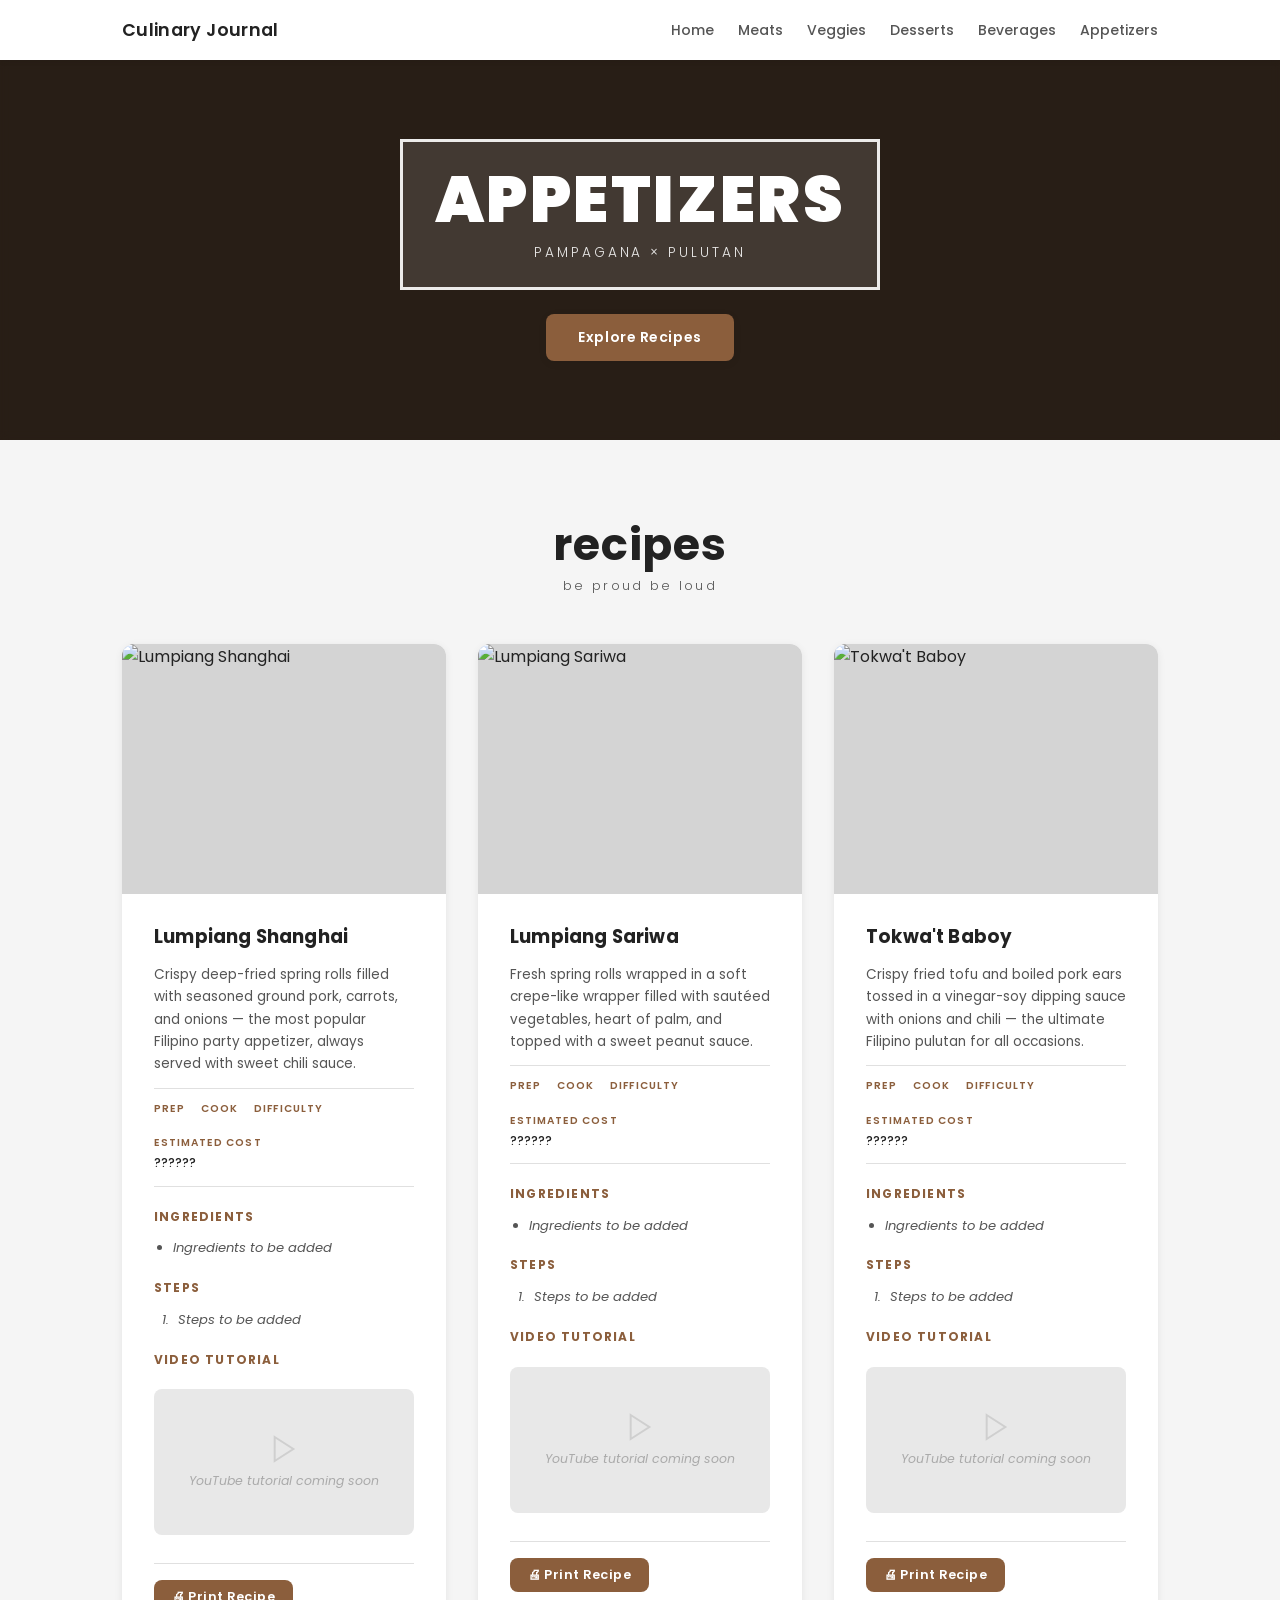
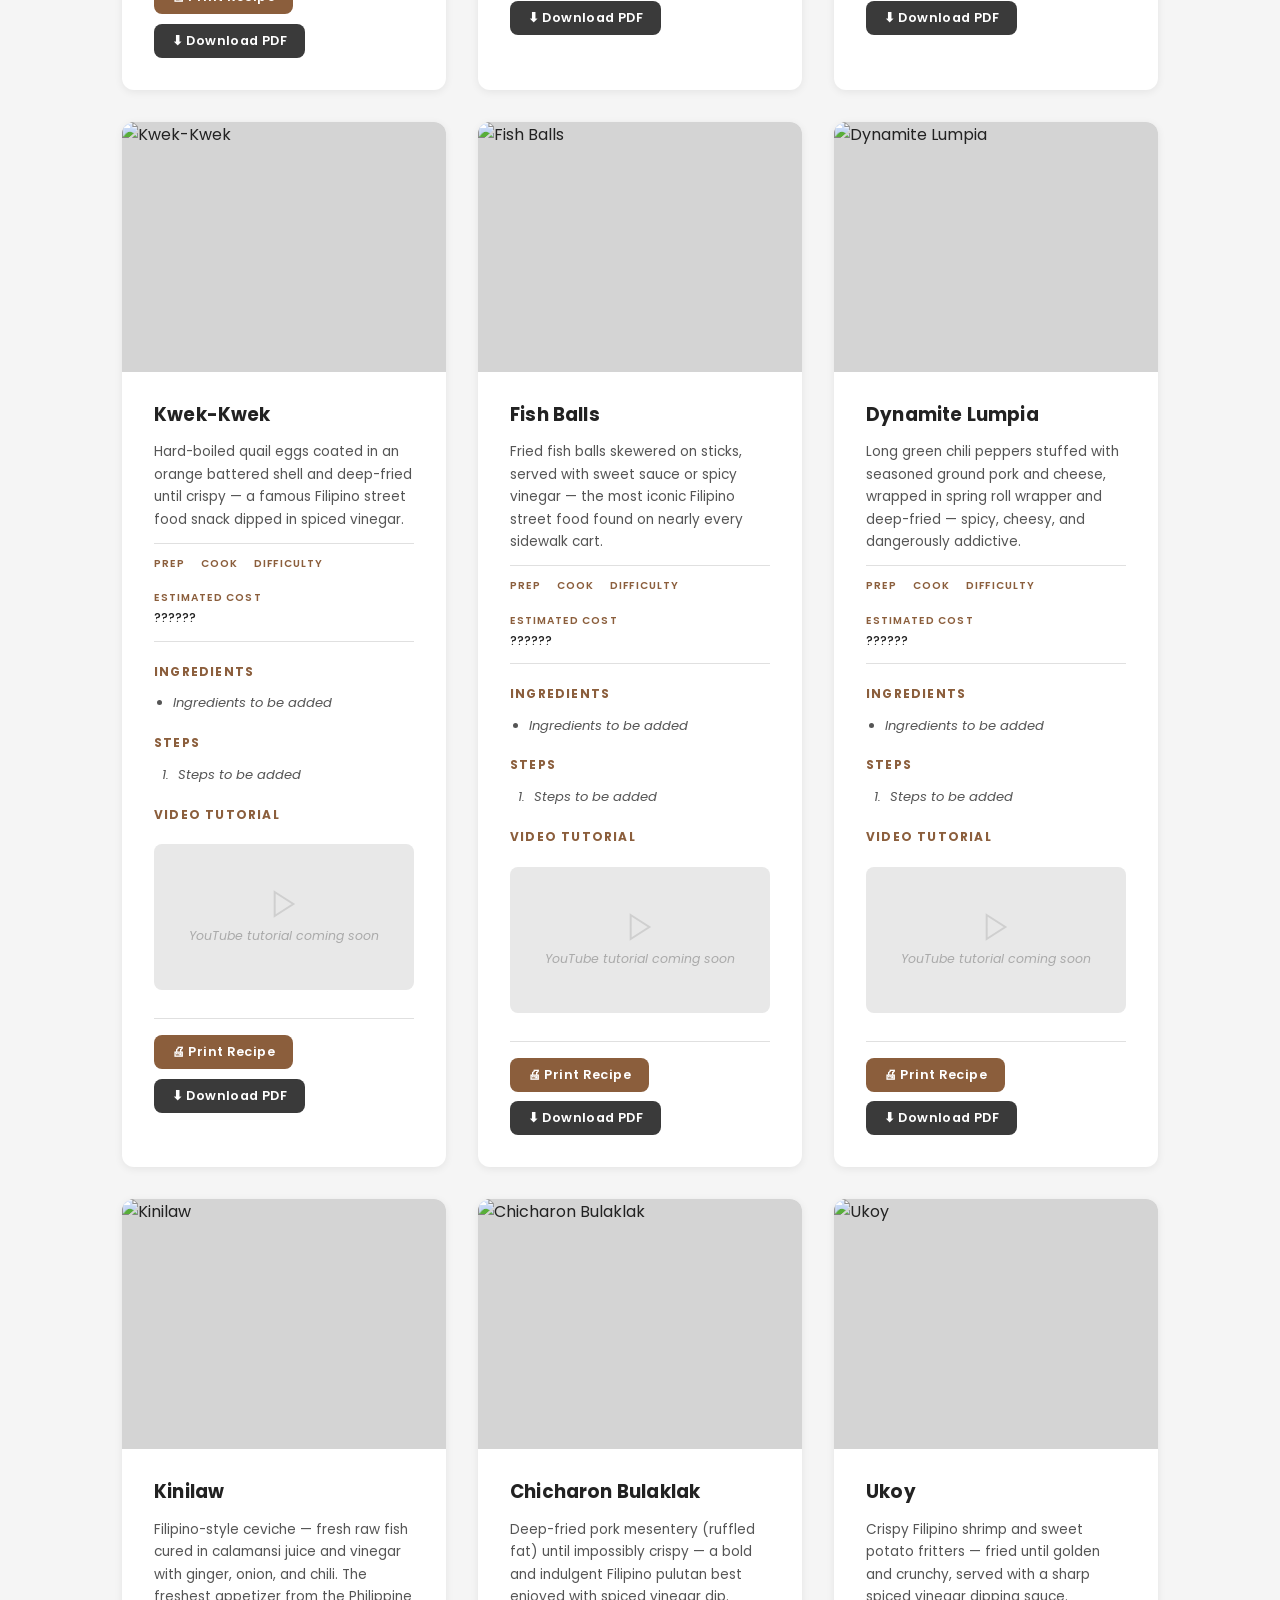
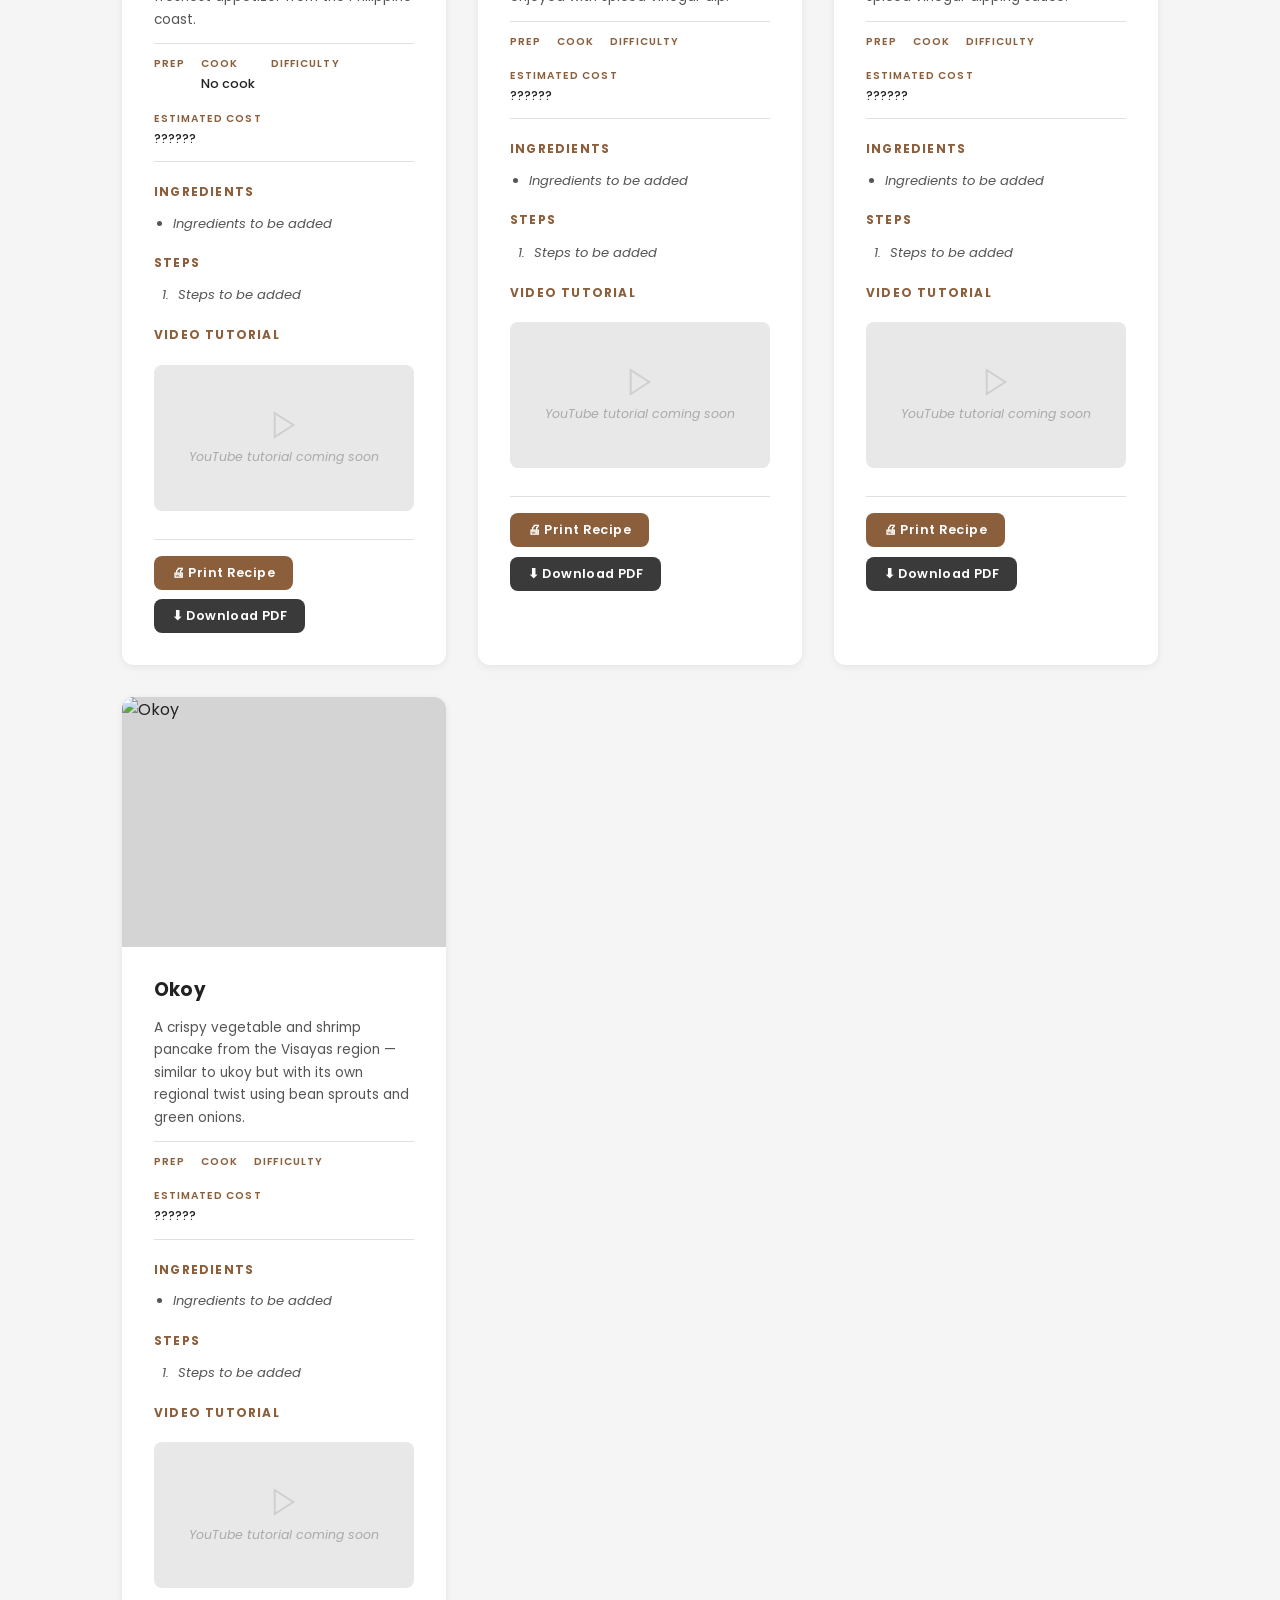
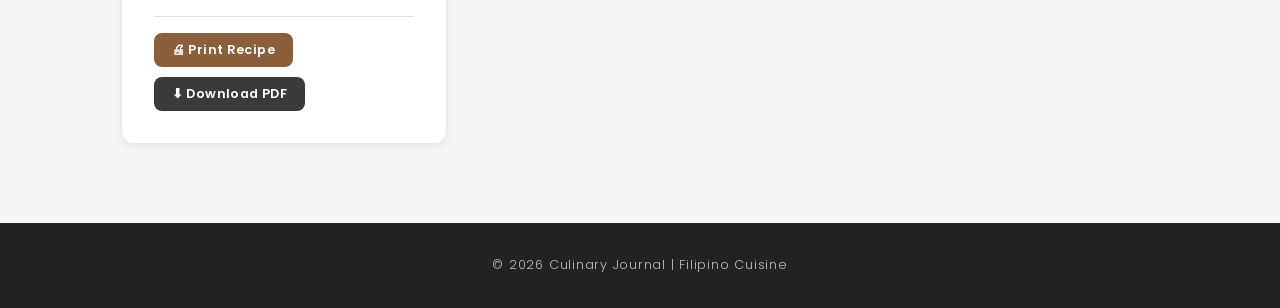
==== appetizers.html @ 7a421aa6 "first commit" ====
<!DOCTYPE html>
<html lang="en">
<head>
    <meta charset="UTF-8">
    <meta name="viewport" content="width=device-width, initial-scale=1.0">
    <title>Appetizers — Culinary Journal</title>
    <link rel="preconnect" href="https://fonts.googleapis.com">
    <link rel="preconnect" href="https://fonts.gstatic.com" crossorigin>
    <link href="https://fonts.googleapis.com/css2?family=Poppins:ital,wght@0,300;0,400;0,500;0,600;0,700;0,900;1,300&display=swap" rel="stylesheet">
    <link rel="stylesheet" href="style.css">
    <style>
        .hero2 { background-image: url('your-appetizers-hero.jpg'); }
    </style>
</head>
<body>

    <header class="site-header">
        <nav class="nav-container">
            <a href="index.html" class="nav-logo">Culinary Journal</a>
            <ul class="nav-links">
                <li><a href="index.html" class="nav-link">Home</a></li>
                <li><a href="meats.html" class="nav-link">Meats</a></li>
                <li><a href="veggies.html" class="nav-link">Veggies</a></li>
                <li><a href="desserts.html" class="nav-link">Desserts</a></li>
                <li><a href="beverages.html" class="nav-link">Beverages</a></li>
                <li><a href="appetizers.html" class="nav-link">Appetizers</a></li>
            </ul>
        </nav>
    </header>

    <section class="hero2" id="hero2">
        <div class="hero-overlay"></div>
        <div class="hero-content2">
            <div class="hero-title-box">
                <h1 class="hero-title">Appetizers</h1>
                <p class="hero-subtitle">PAMPAGANA &times; PULUTAN</p>
            </div>
            <a href="#recipes" class="hero-btn">Explore Recipes</a>
        </div>
    </section>

    <section class="recipes-section" id="recipes">
        <div class="section-container">
            <div class="section-header">
                <h2 class="section-title">recipes</h2>
                <p class="section-tagline">be proud be loud</p>
            </div>

            <div class="recipes-grid">

                <!-- CARD 1: Lumpiang Shanghai -->
                <article class="recipe-card">
                    <img src="your-lumpia-shanghai.jpg" alt="Lumpiang Shanghai" class="card-image">
                    <div class="card-body">
                        <h3 class="card-title">Lumpiang Shanghai</h3>
                        <p class="card-description">Crispy deep-fried spring rolls filled with seasoned ground pork, carrots, and onions — the most popular Filipino party appetizer, always served with sweet chili sauce.</p>
                        <div class="card-details">
                            <span class="detail-item"><span class="detail-label">Prep</span><span class="detail-value"><!-- ADD --></span></span>
                            <span class="detail-item"><span class="detail-label">Cook</span><span class="detail-value"><!-- ADD --></span></span>
                            <span class="detail-item"><span class="detail-label">Difficulty</span><span class="detail-value"><!-- ADD --></span></span>
                            <span class="detail-item"><span class="detail-label">Estimated Cost</span><span class="detail-value">??????</span></span>

                        </div>
                        <h4 class="list-heading">Ingredients</h4>
                        <ul class="ingredient-list">
                            <!-- ADD your ingredients here — this is Erick's section -->
                            <li class="placeholder-text">Ingredients to be added</li>
                        </ul>
                        <h4 class="list-heading">Steps</h4>
                        <ol class="steps-list">
                            <!-- ADD your steps here -->
                            <li class="placeholder-text">Steps to be added</li>
                        </ol>
                        <h4 class="list-heading">Video Tutorial</h4>
                        <!-- ADD: Replace VIDEOID with actual YouTube video ID -->
                        <!-- Example: https://www.youtube.com/watch?v=dQw4w9WgXcQ → use dQw4w9WgXcQ -->
                        <div class="video-placeholder">
                            <svg width="32" height="32" viewBox="0 0 24 24" fill="none" stroke="currentColor" stroke-width="1.5"><polygon points="5 3 19 12 5 21 5 3"/></svg>
                            YouTube tutorial coming soon
                        </div>
                        <div class="recipe-actions">
                            <button onclick="printRecipe(this)" class="print-btn">🖨 Print Recipe</button>
                            <button onclick="downloadPDF(this)" class="pdf-btn">⬇ Download PDF</button>
                        </div>
                    </div>
                </article>

                <!-- CARD 2: Lumpiang Sariwa -->
                <article class="recipe-card">
                    <img src="your-lumpia-sariwa.jpg" alt="Lumpiang Sariwa" class="card-image">
                    <div class="card-body">
                        <h3 class="card-title">Lumpiang Sariwa</h3>
                        <p class="card-description">Fresh spring rolls wrapped in a soft crepe-like wrapper filled with sautéed vegetables, heart of palm, and topped with a sweet peanut sauce.</p>
                        <div class="card-details">
                            <span class="detail-item"><span class="detail-label">Prep</span><span class="detail-value"><!-- ADD --></span></span>
                            <span class="detail-item"><span class="detail-label">Cook</span><span class="detail-value"><!-- ADD --></span></span>
                            <span class="detail-item"><span class="detail-label">Difficulty</span><span class="detail-value"><!-- ADD --></span></span>
                            <span class="detail-item"><span class="detail-label">Estimated Cost</span><span class="detail-value">??????</span></span>

                        </div>
                        <h4 class="list-heading">Ingredients</h4>
                        <ul class="ingredient-list"><li class="placeholder-text">Ingredients to be added</li></ul>
                        <h4 class="list-heading">Steps</h4>
                        <ol class="steps-list"><li class="placeholder-text">Steps to be added</li></ol>
                        <h4 class="list-heading">Video Tutorial</h4>
                        <div class="video-placeholder">
                            <svg width="32" height="32" viewBox="0 0 24 24" fill="none" stroke="currentColor" stroke-width="1.5"><polygon points="5 3 19 12 5 21 5 3"/></svg>
                            YouTube tutorial coming soon
                        </div>
                        <div class="recipe-actions">
                            <button onclick="printRecipe(this)" class="print-btn">🖨 Print Recipe</button>
                            <button onclick="downloadPDF(this)" class="pdf-btn">⬇ Download PDF</button>
                        </div>
                    </div>
                </article>

                <!-- CARD 3: Tokwa't Baboy -->
                <article class="recipe-card">
                    <img src="your-tokwat-baboy.jpg" alt="Tokwa't Baboy" class="card-image">
                    <div class="card-body">
                        <h3 class="card-title">Tokwa't Baboy</h3>
                        <p class="card-description">Crispy fried tofu and boiled pork ears tossed in a vinegar-soy dipping sauce with onions and chili — the ultimate Filipino pulutan for all occasions.</p>
                        <div class="card-details">
                            <span class="detail-item"><span class="detail-label">Prep</span><span class="detail-value"><!-- ADD --></span></span>
                            <span class="detail-item"><span class="detail-label">Cook</span><span class="detail-value"><!-- ADD --></span></span>
                            <span class="detail-item"><span class="detail-label">Difficulty</span><span class="detail-value"><!-- ADD --></span></span>
                            <span class="detail-item"><span class="detail-label">Estimated Cost</span><span class="detail-value">??????</span></span>
                        </div>
                        <h4 class="list-heading">Ingredients</h4>
                        <ul class="ingredient-list"><li class="placeholder-text">Ingredients to be added</li></ul>
                        <h4 class="list-heading">Steps</h4>
                        <ol class="steps-list"><li class="placeholder-text">Steps to be added</li></ol>
                        <h4 class="list-heading">Video Tutorial</h4>
                        <div class="video-placeholder">
                            <svg width="32" height="32" viewBox="0 0 24 24" fill="none" stroke="currentColor" stroke-width="1.5"><polygon points="5 3 19 12 5 21 5 3"/></svg>
                            YouTube tutorial coming soon
                        </div>
                        <div class="recipe-actions">
                            <button onclick="printRecipe(this)" class="print-btn">🖨 Print Recipe</button>
                            <button onclick="downloadPDF(this)" class="pdf-btn">⬇ Download PDF</button>
                        </div>
                    </div>
                </article>

                <!-- CARD 4: Kwek-Kwek -->
                <article class="recipe-card">
                    <img src="your-kwekwek.jpg" alt="Kwek-Kwek" class="card-image">
                    <div class="card-body">
                        <h3 class="card-title">Kwek-Kwek</h3>
                        <p class="card-description">Hard-boiled quail eggs coated in an orange battered shell and deep-fried until crispy — a famous Filipino street food snack dipped in spiced vinegar.</p>
                        <div class="card-details">
                            <span class="detail-item"><span class="detail-label">Prep</span><span class="detail-value"><!-- ADD --></span></span>
                            <span class="detail-item"><span class="detail-label">Cook</span><span class="detail-value"><!-- ADD --></span></span>
                            <span class="detail-item"><span class="detail-label">Difficulty</span><span class="detail-value"><!-- ADD --></span></span>
                            <span class="detail-item"><span class="detail-label">Estimated Cost</span><span class="detail-value">??????</span></span>
                        </div>
                        <h4 class="list-heading">Ingredients</h4>
                        <ul class="ingredient-list"><li class="placeholder-text">Ingredients to be added</li></ul>
                        <h4 class="list-heading">Steps</h4>
                        <ol class="steps-list"><li class="placeholder-text">Steps to be added</li></ol>
                        <h4 class="list-heading">Video Tutorial</h4>
                        <div class="video-placeholder">
                            <svg width="32" height="32" viewBox="0 0 24 24" fill="none" stroke="currentColor" stroke-width="1.5"><polygon points="5 3 19 12 5 21 5 3"/></svg>
                            YouTube tutorial coming soon
                        </div>
                        <div class="recipe-actions">
                            <button onclick="printRecipe(this)" class="print-btn">🖨 Print Recipe</button>
                            <button onclick="downloadPDF(this)" class="pdf-btn">⬇ Download PDF</button>
                        </div>
                    </div>
                </article>

                <!-- CARD 5: Fish Balls -->
                <article class="recipe-card">
                    <img src="your-fishballs.jpg" alt="Fish Balls" class="card-image">
                    <div class="card-body">
                        <h3 class="card-title">Fish Balls</h3>
                        <p class="card-description">Fried fish balls skewered on sticks, served with sweet sauce or spicy vinegar — the most iconic Filipino street food found on nearly every sidewalk cart.</p>
                        <div class="card-details">
                            <span class="detail-item"><span class="detail-label">Prep</span><span class="detail-value"><!-- ADD --></span></span>
                            <span class="detail-item"><span class="detail-label">Cook</span><span class="detail-value"><!-- ADD --></span></span>
                            <span class="detail-item"><span class="detail-label">Difficulty</span><span class="detail-value"><!-- ADD --></span></span>
                            <span class="detail-item"><span class="detail-label">Estimated Cost</span><span class="detail-value">??????</span></span>
                        </div>
                        <h4 class="list-heading">Ingredients</h4>
                        <ul class="ingredient-list"><li class="placeholder-text">Ingredients to be added</li></ul>
                        <h4 class="list-heading">Steps</h4>
                        <ol class="steps-list"><li class="placeholder-text">Steps to be added</li></ol>
                        <h4 class="list-heading">Video Tutorial</h4>
                        <div class="video-placeholder">
                            <svg width="32" height="32" viewBox="0 0 24 24" fill="none" stroke="currentColor" stroke-width="1.5"><polygon points="5 3 19 12 5 21 5 3"/></svg>
                            YouTube tutorial coming soon
                        </div>
                        <div class="recipe-actions">
                            <button onclick="printRecipe(this)" class="print-btn">🖨 Print Recipe</button>
                            <button onclick="downloadPDF(this)" class="pdf-btn">⬇ Download PDF</button>
                        </div>
                    </div>
                </article>

                <!-- CARD 6: Dynamite Lumpia -->
                <article class="recipe-card">
                    <img src="your-dynamite.jpg" alt="Dynamite Lumpia" class="card-image">
                    <div class="card-body">
                        <h3 class="card-title">Dynamite Lumpia</h3>
                        <p class="card-description">Long green chili peppers stuffed with seasoned ground pork and cheese, wrapped in spring roll wrapper and deep-fried — spicy, cheesy, and dangerously addictive.</p>
                        <div class="card-details">
                            <span class="detail-item"><span class="detail-label">Prep</span><span class="detail-value"><!-- ADD --></span></span>
                            <span class="detail-item"><span class="detail-label">Cook</span><span class="detail-value"><!-- ADD --></span></span>
                            <span class="detail-item"><span class="detail-label">Difficulty</span><span class="detail-value"><!-- ADD --></span></span>
                            <span class="detail-item"><span class="detail-label">Estimated Cost</span><span class="detail-value">??????</span></span>
                        </div>
                        <h4 class="list-heading">Ingredients</h4>
                        <ul class="ingredient-list"><li class="placeholder-text">Ingredients to be added</li></ul>
                        <h4 class="list-heading">Steps</h4>
                        <ol class="steps-list"><li class="placeholder-text">Steps to be added</li></ol>
                        <h4 class="list-heading">Video Tutorial</h4>
                        <div class="video-placeholder">
                            <svg width="32" height="32" viewBox="0 0 24 24" fill="none" stroke="currentColor" stroke-width="1.5"><polygon points="5 3 19 12 5 21 5 3"/></svg>
                            YouTube tutorial coming soon
                        </div>
                        <div class="recipe-actions">
                            <button onclick="printRecipe(this)" class="print-btn">🖨 Print Recipe</button>
                            <button onclick="downloadPDF(this)" class="pdf-btn">⬇ Download PDF</button>
                        </div>
                    </div>
                </article>

                <!-- CARD 7: Kinilaw -->
                <article class="recipe-card">
                    <img src="your-kinilaw.jpg" alt="Kinilaw" class="card-image">
                    <div class="card-body">
                        <h3 class="card-title">Kinilaw</h3>
                        <p class="card-description">Filipino-style ceviche — fresh raw fish cured in calamansi juice and vinegar with ginger, onion, and chili. The freshest appetizer from the Philippine coast.</p>
                        <div class="card-details">
                            <span class="detail-item"><span class="detail-label">Prep</span><span class="detail-value"><!-- ADD --></span></span>
                            <span class="detail-item"><span class="detail-label">Cook</span><span class="detail-value">No cook</span></span>
                            <span class="detail-item"><span class="detail-label">Difficulty</span><span class="detail-value"><!-- ADD --></span></span>
                            <span class="detail-item"><span class="detail-label">Estimated Cost</span><span class="detail-value">??????</span></span>
                        </div>
                        <h4 class="list-heading">Ingredients</h4>
                        <ul class="ingredient-list"><li class="placeholder-text">Ingredients to be added</li></ul>
                        <h4 class="list-heading">Steps</h4>
                        <ol class="steps-list"><li class="placeholder-text">Steps to be added</li></ol>
                        <h4 class="list-heading">Video Tutorial</h4>
                        <div class="video-placeholder">
                            <svg width="32" height="32" viewBox="0 0 24 24" fill="none" stroke="currentColor" stroke-width="1.5"><polygon points="5 3 19 12 5 21 5 3"/></svg>
                            YouTube tutorial coming soon
                        </div>
                        <div class="recipe-actions">
                            <button onclick="printRecipe(this)" class="print-btn">🖨 Print Recipe</button>
                            <button onclick="downloadPDF(this)" class="pdf-btn">⬇ Download PDF</button>
                        </div>
                    </div>
                </article>

                <!-- CARD 8: Chicharon Bulaklak -->
                <article class="recipe-card">
                    <img src="your-chicharon.jpg" alt="Chicharon Bulaklak" class="card-image">
                    <div class="card-body">
                        <h3 class="card-title">Chicharon Bulaklak</h3>
                        <p class="card-description">Deep-fried pork mesentery (ruffled fat) until impossibly crispy — a bold and indulgent Filipino pulutan best enjoyed with spiced vinegar dip.</p>
                        <div class="card-details">
                            <span class="detail-item"><span class="detail-label">Prep</span><span class="detail-value"><!-- ADD --></span></span>
                            <span class="detail-item"><span class="detail-label">Cook</span><span class="detail-value"><!-- ADD --></span></span>
                            <span class="detail-item"><span class="detail-label">Difficulty</span><span class="detail-value"><!-- ADD --></span></span>
                            <span class="detail-item"><span class="detail-label">Estimated Cost</span><span class="detail-value">??????</span></span>
                        </div>
                        <h4 class="list-heading">Ingredients</h4>
                        <ul class="ingredient-list"><li class="placeholder-text">Ingredients to be added</li></ul>
                        <h4 class="list-heading">Steps</h4>
                        <ol class="steps-list"><li class="placeholder-text">Steps to be added</li></ol>
                        <h4 class="list-heading">Video Tutorial</h4>
                        <div class="video-placeholder">
                            <svg width="32" height="32" viewBox="0 0 24 24" fill="none" stroke="currentColor" stroke-width="1.5"><polygon points="5 3 19 12 5 21 5 3"/></svg>
                            YouTube tutorial coming soon
                        </div>
                        <div class="recipe-actions">
                            <button onclick="printRecipe(this)" class="print-btn">🖨 Print Recipe</button>
                            <button onclick="downloadPDF(this)" class="pdf-btn">⬇ Download PDF</button>
                        </div>
                    </div>
                </article>

                <!-- CARD 9: Ukoy -->
                <article class="recipe-card">
                    <img src="your-ukoy.jpg" alt="Ukoy" class="card-image">
                    <div class="card-body">
                        <h3 class="card-title">Ukoy</h3>
                        <p class="card-description">Crispy Filipino shrimp and sweet potato fritters — fried until golden and crunchy, served with a sharp spiced vinegar dipping sauce.</p>
                        <div class="card-details">
                            <span class="detail-item"><span class="detail-label">Prep</span><span class="detail-value"><!-- ADD --></span></span>
                            <span class="detail-item"><span class="detail-label">Cook</span><span class="detail-value"><!-- ADD --></span></span>
                            <span class="detail-item"><span class="detail-label">Difficulty</span><span class="detail-value"><!-- ADD --></span></span>
                            <span class="detail-item"><span class="detail-label">Estimated Cost</span><span class="detail-value">??????</span></span>   
                        </div>
                        <h4 class="list-heading">Ingredients</h4>
                        <ul class="ingredient-list"><li class="placeholder-text">Ingredients to be added</li></ul>
                        <h4 class="list-heading">Steps</h4>
                        <ol class="steps-list"><li class="placeholder-text">Steps to be added</li></ol>
                        <h4 class="list-heading">Video Tutorial</h4>
                        <div class="video-placeholder">
                            <svg width="32" height="32" viewBox="0 0 24 24" fill="none" stroke="currentColor" stroke-width="1.5"><polygon points="5 3 19 12 5 21 5 3"/></svg>
                            YouTube tutorial coming soon
                        </div>
                        <div class="recipe-actions">
                            <button onclick="printRecipe(this)" class="print-btn">🖨 Print Recipe</button>
                            <button onclick="downloadPDF(this)" class="pdf-btn">⬇ Download PDF</button>
                        </div>
                    </div>
                </article>

                <!-- CARD 10: Okoy -->
                <article class="recipe-card">
                    <img src="your-okoy.jpg" alt="Okoy" class="card-image">
                    <div class="card-body">
                        <h3 class="card-title">Okoy</h3>
                        <p class="card-description">A crispy vegetable and shrimp pancake from the Visayas region — similar to ukoy but with its own regional twist using bean sprouts and green onions.</p>
                        <div class="card-details">
                            <span class="detail-item"><span class="detail-label">Prep</span><span class="detail-value"><!-- ADD --></span></span>
                            <span class="detail-item"><span class="detail-label">Cook</span><span class="detail-value"><!-- ADD --></span></span>
                            <span class="detail-item"><span class="detail-label">Difficulty</span><span class="detail-value"><!-- ADD --></span></span>
                            <span class="detail-item"><span class="detail-label">Estimated Cost</span><span class="detail-value">??????</span></span>
                        </div>
                        <h4 class="list-heading">Ingredients</h4>
                        <ul class="ingredient-list"><li class="placeholder-text">Ingredients to be added</li></ul>
                        <h4 class="list-heading">Steps</h4>
                        <ol class="steps-list"><li class="placeholder-text">Steps to be added</li></ol>
                        <h4 class="list-heading">Video Tutorial</h4>
                        <div class="video-placeholder">
                            <svg width="32" height="32" viewBox="0 0 24 24" fill="none" stroke="currentColor" stroke-width="1.5"><polygon points="5 3 19 12 5 21 5 3"/></svg>
                            YouTube tutorial coming soon
                        </div>
                        <div class="recipe-actions">
                            <button onclick="printRecipe(this)" class="print-btn">🖨 Print Recipe</button>
                            <button onclick="downloadPDF(this)" class="pdf-btn">⬇ Download PDF</button>
                        </div>
                    </div>
                </article>

            </div>
        </div>
    </section>

    <footer class="site-footer">
        <p class="footer-text">&copy; 2026 Culinary Journal | Filipino Cuisine</p>
    </footer>

    <script src="recipe-utils.js"></script>
</body>
</html>
---- style.css ----
/* ============================================================
   FilipinoCuisine.com — style.css
   ============================================================ */

/* ── RESET & BASE ─────────────────────────────────────────── */
*,
*::before,
*::after {
    box-sizing: border-box;
    margin: 0;
    padding: 0;
}

html {
    scroll-behavior: smooth;
    font-size: 16px;
}

body {
    font-family: 'Poppins', sans-serif;
    background-color: #f5f5f5;
    color: #222222;
    line-height: 1.6;
    overflow-x: hidden;
}

a {
    text-decoration: none;
    color: inherit;
}

ul,
ol {
    list-style: none;
}

img {
    display: block;
    max-width: 100%;
}

/* ── CSS VARIABLES ────────────────────────────────────────── */
:root {
    --bg: #f5f5f5;
    --bg-white: #ffffff;
    --text: #222222;
    --text-muted: #555555;
    --accent: #8B5E3C;
    --accent-dark: #6e4a2d;
    --border-light: #e0e0e0;
    --shadow-sm: 0 2px 8px rgba(0, 0, 0, 0.07);
    --shadow-md: 0 6px 20px rgba(0, 0, 0, 0.12);
    --shadow-lg: 0 12px 32px rgba(0, 0, 0, 0.18);
    --radius-sm: 8px;
    --radius-md: 12px;
    --max-width: 1100px;
    --transition: 0.3s ease;
}

/* ── LAYOUT HELPERS ───────────────────────────────────────── */
.section-container {
    width: 100%;
    max-width: var(--max-width);
    margin: 0 auto;
    padding: 0 2rem;
}

/* ── HEADER / NAV ─────────────────────────────────────────── */
.site-header {
    position: sticky;
    top: 0;
    z-index: 100;
    background-color: var(--bg-white);
    box-shadow: 0 1px 6px rgba(0, 0, 0, 0.08);
}

.nav-container {
    max-width: var(--max-width);
    margin: 0 auto;
    padding: 1rem 2rem;
    display: flex;
    align-items: center;
    justify-content: space-between;
}

.nav-logo {
    font-size: 1.1rem;
    font-weight: 600;
    letter-spacing: 0.02em;
    color: var(--text);
    transition: color var(--transition);
    flex-shrink: 0;
}

.nav-logo:hover {
    color: var(--accent);
}

.nav-links {
    display: flex;
    align-items: center;
    gap: 1.5rem;
    list-style: none;
    flex-wrap: wrap;
}

.nav-link {
    font-size: 0.875rem;
    font-weight: 500;
    color: var(--text-muted);
    position: relative;
    padding-bottom: 3px;
    transition: color var(--transition);
}

.nav-link::after {
    content: '';
    position: absolute;
    bottom: 0;
    left: 0;
    width: 0;
    height: 2px;
    background-color: var(--accent);
    transition: width var(--transition);
}

.nav-link:hover {
    color: var(--accent);
}

.nav-link:hover::after {
    width: 100%;
}

/* ── HERO SECTION (homepage) ──────────────────────────────── */
.hero {
    position: relative;
    min-height: 520px;
    display: flex;
    align-items: center;
    justify-content: flex-start;
    background-image: url('bakbrowney.jpg');
    background-size: cover;
    background-position: center;
    background-repeat: no-repeat;
    overflow: hidden;
}

.hero-overlay {
    position: absolute;
    inset: 0;
    background: rgba(0, 0, 0, 0.45);
    backdrop-filter: blur(4px);
    -webkit-backdrop-filter: blur(4px);
}

.hero-content {
    position: relative;
    z-index: 1;
    max-width: var(--max-width);
    width: 100%;
    margin: 0 auto;
    padding: 4rem 2rem;
    display: flex;
    flex-direction: column;
    align-items: flex-start;
    gap: 2rem;
}

.hero-title-box {
    border: 3px solid rgba(255, 255, 255, 0.9);
    padding: 1.5rem 2rem;
    background-color: rgba(255, 255, 255, 0.12);
    backdrop-filter: blur(2px);
}

.hero-title {
    font-size: clamp(2.4rem, 6vw, 4rem);
    font-weight: 900;
    line-height: 1.05;
    letter-spacing: 0.04em;
    color: #ffffff;
    text-transform: uppercase;
}

.hero-subtitle {
    font-size: 0.85rem;
    font-weight: 300;
    letter-spacing: 0.22em;
    color: rgba(255, 255, 255, 0.88);
    text-transform: uppercase;
    margin-top: 0.5rem;
}

.hero-btn {
    display: inline-block;
    padding: 0.75rem 2rem;
    background-color: var(--accent);
    color: #ffffff;
    font-size: 0.875rem;
    font-weight: 600;
    letter-spacing: 0.04em;
    border-radius: var(--radius-sm);
    transition: background-color var(--transition), transform var(--transition), box-shadow var(--transition);
    box-shadow: var(--shadow-sm);
}

.hero-btn:hover {
    background-color: var(--accent-dark);
    transform: scale(1.04);
    box-shadow: var(--shadow-md);
}

/* ── HERO SECTION (category pages) ───────────────────────── */
.hero2 {
    position: relative;
    min-height: 380px;
    display: flex;
    align-items: center;
    justify-content: center;
    background-color: #4a3728;
    background-size: cover;
    background-position: center;
    background-repeat: no-repeat;
    overflow: hidden;
}

.hero-content2 {
    position: relative;
    z-index: 1;
    text-align: center;
    display: flex;
    flex-direction: column;
    align-items: center;
    gap: 1.5rem;
    padding: 3rem 2rem;
}

/* ── AD BANNER ────────────────────────────────────────────── */
/* ── REFINED AD BANNER ────────────────────────────────────── */
.ad-banner-wrapper {
    width: 100%;
    padding: 12px 2rem;
    display: flex;
    justify-content: center;
}

.ad-banner {
    width: 100%;
    max-width: var(--max-width);
    background: #1a1a1a; 
    border-radius: var(--radius-md);
    padding: 24px 32px;
    position: relative;
    overflow: hidden;
    box-shadow: var(--shadow-md);
}

.ad-label-top {
    position: absolute;
    top: 10px;
    right: 24px;
    font-size: 0.6rem;
    font-weight: 700;
    letter-spacing: 0.12em;
    color: #666;
    text-transform: uppercase;
}

.ad-content-area {
    display: flex;
    align-items: center;
    justify-content: space-between;
    gap: 20px;
}

.ad-left {
    display: flex;
    align-items: center;
    gap: 16px;
    z-index: 1;
}

.ad-icon-container {
    background-color: #332822; 
    width: 48px;
    height: 48px;
    display: flex;
    align-items: center;
    justify-content: center;
    border-radius: 8px;
    flex-shrink: 0;
}

.ad-text-group {
    display: flex;
    flex-direction: column;
}

.ad-headline {
    font-size: 1rem;
    font-weight: 700;
    color: #ffffff;
}

.ad-subtext {
    font-size: 0.78rem;
    color: #aaaaaa;
}

.ad-promo-section {
    display: flex;
    align-items: center;
    gap: 24px;
    margin-left: auto;
}

.ad-promo-badge {
    text-align: center;
}

.ad-promo-main {
    display: block;
    font-size: 1.6rem;
    font-weight: 800;
    color: #a67c52; 
    line-height: 1;
}

.ad-promo-sub {
    display: block;
    font-size: 0.65rem;
    font-weight: 600;
    color: #888;
    letter-spacing: 0.05em;
    margin-top: 4px;
}

.ad-vertical-divider {
    width: 1px;
    height: 44px;
    background-color: #333;
}

.ad-cta {
    background-color: var(--accent);
    color: #ffffff;
    font-size: 0.8rem;
    font-weight: 700;
    padding: 12px 24px;
    border-radius: var(--radius-sm);
    white-space: nowrap;
    transition: var(--transition);
}

.ad-cta:hover {
    background-color: var(--accent-dark);
    transform: translateY(-2px);
}

/* Add this to your Media Queries at the bottom of your file */
@media (max-width: 768px) {
    .ad-content-area {
        flex-direction: column;
        text-align: center;
    }
    .ad-promo-section {
        margin: 15px 0 5px;
        width: 100%;
        justify-content: center;
    }
    .ad-vertical-divider { display: none; }
}
/* Decorative glow accents */
.ad-banner::before {
    content: '';
    position: absolute;
    top: -30px;
    right: 120px;
    width: 200px;
    height: 200px;
    background: radial-gradient(circle, rgba(192, 57, 43, 0.25) 0%, transparent 70%);
    pointer-events: none;
}

.ad-banner::after {
    content: '';
    position: absolute;
    bottom: -20px;
    left: 80px;
    width: 150px;
    height: 150px;
    background: radial-gradient(circle, rgba(139, 94, 60, 0.22) 0%, transparent 70%);
    pointer-events: none;
}

.ad-label {
    font-family: 'Poppins', sans-serif;
    font-size: 0.6rem;
    font-weight: 600;
    letter-spacing: 0.14em;
    text-transform: uppercase;
    color: #888;
    position: absolute;
    top: 6px;
    right: 12px;
}

.ad-left {
    display: flex;
    align-items: center;
    gap: 16px;
    z-index: 1;
}

.ad-icon {
    font-size: 2.2rem;
    line-height: 1;
    filter: drop-shadow(0 2px 6px rgba(0, 0, 0, 0.3));
}

.ad-text-group {
    display: flex;
    flex-direction: column;
    gap: 2px;
}

.ad-headline {
    font-family: 'Poppins', sans-serif;
    font-size: 1rem;
    font-weight: 700;
    color: #ffffff;
    letter-spacing: 0.01em;
    line-height: 1.2;
}

.ad-subtext {
    font-family: 'Poppins', sans-serif;
    font-size: 0.78rem;
    font-weight: 400;
    color: #aaaaaa;
    letter-spacing: 0.02em;
}

.ad-cta {
    z-index: 1;
    display: inline-flex;
    align-items: center;
    gap: 8px;
    background-color: var(--accent);
    color: #ffffff;
    font-family: 'Poppins', sans-serif;
    font-size: 0.78rem;
    font-weight: 600;
    letter-spacing: 0.06em;
    text-transform: uppercase;
    text-decoration: none;
    padding: 10px 22px;
    border-radius: var(--radius-sm);
    white-space: nowrap;
    transition: background-color var(--transition), transform var(--transition);
    box-shadow: 0 2px 10px rgba(139, 94, 60, 0.4);
}

.ad-cta:hover {
    background-color: var(--accent-dark);
    transform: translateY(-1px);
}



.ad-promo-badge {
    z-index: 1;
    display: flex;
    flex-direction: column;
    align-items: center;
}

.ad-promo-main {
    font-family: 'Poppins', sans-serif;
    font-size: 1.4rem;
    font-weight: 900;
    color: var(--accent);
    line-height: 1;
}

.ad-promo-sub {
    font-family: 'Poppins', sans-serif;
    font-size: 0.65rem;
    font-weight: 500;
    color: #aaa;
    letter-spacing: 0.1em;
    text-transform: uppercase;
}

/* ── RECIPES SECTION ──────────────────────────────────────── */
.recipes-section {
    padding: 5rem 0;
    background-color: var(--bg);
}

.section-header {
    text-align: center;
    margin-bottom: 3rem;
}

.section-title {
    font-size: clamp(2rem, 4vw, 2.8rem);
    font-weight: 700;
    letter-spacing: 0.02em;
    color: var(--text);
    line-height: 1.1;
}

.section-tagline {
    font-size: 0.8rem;
    font-weight: 300;
    letter-spacing: 0.18em;
    text-transform: lowercase;
    color: var(--text-muted);
    margin-top: 0.4rem;
}

/* ── RECIPES GRID ─────────────────────────────────────────── */
.recipes-grid {
    display: grid;
    grid-template-columns: repeat(3, 1fr);
    gap: 2rem;
}

.home-grid {
    grid-template-columns: repeat(3, 1fr);
}

/* ── RECIPE CARD ──────────────────────────────────────────── */
.recipe-link {
    text-decoration: none;
    color: inherit;
    display: block;
}

.recipe-card {
    background-color: var(--bg-white);
    border-radius: var(--radius-md);
    box-shadow: var(--shadow-sm);
    overflow: hidden;
    transition: transform var(--transition), box-shadow var(--transition);
    display: flex;
    flex-direction: column;
}

.recipe-card:hover {
    transform: translateY(-5px);
    box-shadow: var(--shadow-lg);
}

.recipe-card:active {
    transform: scale(0.97);
}

.card-image {
    width: 100%;
    height: 250px;
    object-fit: cover;
    background-color: #d4d4d4;
}

.card-image[src=""],
.card-image:not([src]) {
    background-color: #d4d4d4;
}

.card-body {
    padding: 1.75rem 2rem 2rem;
    display: flex;
    flex-direction: column;
    gap: 0.75rem;
    flex: 1;
}

.card-title {
    font-size: 1.15rem;
    font-weight: 700;
    color: var(--text);
    letter-spacing: 0.01em;
}

.card-description {
    font-size: 0.85rem;
    color: var(--text-muted);
    line-height: 1.65;
}

.card-details {
    display: flex;
    gap: 1rem;
    padding: 0.75rem 0;
    border-top: 1px solid var(--border-light);
    border-bottom: 1px solid var(--border-light);
    flex-wrap: wrap;
}

.detail-item {
    display: flex;
    flex-direction: column;
    gap: 0.1rem;
}

.detail-label {
    font-size: 0.65rem;
    font-weight: 600;
    text-transform: uppercase;
    letter-spacing: 0.1em;
    color: var(--accent);
}

.detail-value {
    font-size: 0.8rem;
    font-weight: 500;
    color: var(--text);
}

.list-heading {
    font-size: 0.75rem;
    font-weight: 700;
    text-transform: uppercase;
    letter-spacing: 0.1em;
    color: var(--accent);
    margin-top: 0.5rem;
}

.ingredient-list {
    list-style: disc;
    padding-left: 1.2rem;
    display: flex;
    flex-direction: column;
    gap: 0.25rem;
}

.ingredient-list li {
    font-size: 0.82rem;
    color: var(--text-muted);
    line-height: 1.5;
}

.steps-list {
    list-style: decimal;
    padding-left: 1.2rem;
    display: flex;
    flex-direction: column;
    gap: 0.4rem;
}

.steps-list li {
    font-size: 0.82rem;
    color: var(--text-muted);
    line-height: 1.6;
    padding-left: 0.3rem;
}

/* ── PLACEHOLDER / EMPTY STATE ────────────────────────────── */
.placeholder-text {
    font-size: 0.8rem;
    color: #aaaaaa;
    font-style: italic;
}

/* ── YOUTUBE EMBED ────────────────────────────────────────── */
.video-wrapper {
    position: relative;
    padding-bottom: 56.25%;
    height: 0;
    overflow: hidden;
    border-radius: var(--radius-sm);
    background-color: #000;
    margin-top: 0.5rem;
}

.video-wrapper iframe {
    position: absolute;
    top: 0;
    left: 0;
    width: 100%;
    height: 100%;
    border: 0;
}

.video-placeholder {
    width: 100%;
    aspect-ratio: 16/9;
    background-color: #e8e8e8;
    border-radius: var(--radius-sm);
    display: flex;
    align-items: center;
    justify-content: center;
    flex-direction: column;
    gap: 0.4rem;
    color: #aaaaaa;
    font-size: 0.78rem;
    font-style: italic;
    margin-top: 0.5rem;
}

.video-placeholder svg {
    opacity: 0.4;
}

/* ── PRINT / PDF BUTTONS ──────────────────────────────────── */
.recipe-actions {
    margin-top: 1rem;
    display: flex;
    gap: 0.6rem;
    flex-wrap: wrap;
    padding-top: 1rem;
    border-top: 1px solid var(--border-light);
}

.print-btn,
.pdf-btn {
    padding: 0.5rem 1.1rem;
    border: none;
    border-radius: var(--radius-sm);
    cursor: pointer;
    font-size: 0.8rem;
    font-weight: 600;
    font-family: 'Poppins', sans-serif;
    letter-spacing: 0.03em;
    transition: background-color var(--transition), transform var(--transition);
    display: inline-flex;
    align-items: center;
    gap: 0.4rem;
}

.print-btn {
    background-color: var(--accent);
    color: white;
}

.print-btn:hover {
    background-color: var(--accent-dark);
    transform: scale(1.03);
}

.pdf-btn {
    background-color: #3a3a3a;
    color: white;
}

.pdf-btn:hover {
    background-color: #111111;
    transform: scale(1.03);
}

/* ── ABOUT SECTION ────────────────────────────────────────── */
.about-section {
    padding: 5rem 0;
    background-color: var(--bg-white);
}

.about-title {
    font-size: clamp(1.4rem, 3vw, 1.8rem);
    font-weight: 700;
    letter-spacing: 0.12em;
    text-align: center;
    text-transform: uppercase;
    color: var(--text);
    margin-bottom: 2rem;
}

.about-body {
    max-width: 680px;
    margin: 0 auto;
    text-align: center;
    display: flex;
    flex-direction: column;
    gap: 1rem;
}

.about-heading-text {
    font-size: 1rem;
    font-weight: 600;
    color: var(--text);
}

.about-text {
    font-size: 0.9rem;
    color: var(--text-muted);
    line-height: 1.8;
}

/* ── FOOTER ───────────────────────────────────────────────── */
.site-footer {
    background-color: #222222;
    padding: 2rem 1rem;
    text-align: center;
}

.footer-text {
    font-size: 0.8rem;
    font-weight: 300;
    letter-spacing: 0.06em;
    color: rgba(255, 255, 255, 0.7);
}

/* ============================================================
   RESPONSIVE — TABLET  (max 900px)
   ============================================================ */
@media (max-width: 900px) {
    .recipes-grid {
        grid-template-columns: repeat(2, 1fr);
        gap: 1.5rem;
    }
    .hero { min-height: 420px; }
    .hero-content { padding: 3rem 1.5rem; }
    .card-body { padding: 1.5rem; }
    .recipes-section,
    .about-section { padding: 4rem 0; }
    .nav-links { gap: 1rem; }
    .ad-banner { padding: 16px 24px; }
    .ad-headline { font-size: 0.92rem; }
}

/* ============================================================
   RESPONSIVE — MOBILE  (max 600px)
   ============================================================ */
@media (max-width: 600px) {
    .nav-container {
        flex-direction: column;
        align-items: center;
        gap: 0.75rem;
        padding: 1rem;
    }
    .nav-links {
        flex-direction: row;
        flex-wrap: wrap;
        gap: 0.6rem;
        justify-content: center;
    }
    .hero { min-height: 380px; }
    .hero-content {
        padding: 2.5rem 1.25rem;
        align-items: center;
        text-align: center;
    }
    .hero-title-box {
        width: 100%;
        text-align: center;
    }
    .hero-btn {
        width: 100%;
        text-align: center;
    }
    .recipes-grid {
        grid-template-columns: 1fr;
        gap: 1.5rem;
    }
    .section-container { padding: 0 1.25rem; }
    .recipes-section,
    .about-section { padding: 3rem 0; }
    .section-title { font-size: 2rem; }
    .card-image { height: 200px; }
    .card-body { padding: 1.25rem; }
    .about-body {
        text-align: center;
        padding: 0 0.5rem;
    }
    /* Ad banner mobile */
    .ad-banner-wrapper { padding: 10px 1rem; }
    .ad-banner { padding: 14px 18px; min-height: unset; }
    .ad-divider,
    .ad-promo-badge { display: none; }
    .ad-headline { font-size: 0.85rem; }
    .ad-subtext { font-size: 0.72rem; }
    .ad-icon { font-size: 1.6rem; }
}

/* ============================================================
   PRINT STYLES
   ============================================================ */
@media print {
    body * { visibility: hidden; }
    .printing-card,
    .printing-card * { visibility: visible; }
    .printing-card {
        position: fixed;
        top: 0;
        left: 0;
        width: 100%;
        padding: 2rem;
        box-shadow: none;
        border-radius: 0;
    }
    .recipe-actions,
    .video-wrapper,
    .video-placeholder { display: none !important; }
    .card-image {
        max-height: 300px;
        width: auto;
        object-fit: contain;
    }
}
/* -- Meats Page Styles -- */
.hero2 { background-image: url('your-meats-hero.jpg'); }

/* -- Category Navigation Bar -- */
.category-nav {
    position: sticky;
    top: 0;
    z-index: 100;
    background: #fff;
    border-bottom: 2px solid #f0f0f0;
    display: flex;
    justify-content: center;
    gap: 0;
    box-shadow: 0 2px 12px rgba(0,0,0,0.07);
}
.cat-nav-link {
    display: flex;
    align-items: center;
    gap: 8px;
    padding: 14px 28px;
    font-family: 'Poppins', sans-serif;
    font-size: 0.85rem;
    font-weight: 600;
    letter-spacing: 0.08em;
    text-transform: uppercase;
    text-decoration: none;
    color: #555;
    border-bottom: 3px solid transparent;
    transition: color 0.2s, border-color 0.2s, background 0.2s;
}
.cat-nav-link:hover {
    background: #fafafa;
}
.cat-nav-link.chicken:hover, .cat-nav-link.chicken.active { color: #c0392b; border-bottom-color: #c0392b; }
.cat-nav-link.pork:hover,    .cat-nav-link.pork.active    { color: #e67e22; border-bottom-color: #e67e22; }
.cat-nav-link.beef:hover,    .cat-nav-link.beef.active    { color: #7b5c3e; border-bottom-color: #7b5c3e; }
.cat-nav-link.seafood:hover, .cat-nav-link.seafood.active { color: #1a6fa0; border-bottom-color: #1a6fa0; }
.cat-nav-link .icon { font-size: 1.1rem; }

/* -- Category Sections -- */
.meat-category-section {
    padding: 60px 0 20px;
}
.meat-category-section + .meat-category-section {
    border-top: 3px solid #f0f0f0;
}

/* Category headers with accent stripe */
.category-header {
    display: flex;
    align-items: center;
    gap: 18px;
    margin-bottom: 36px;
}
.category-accent {
    width: 6px;
    height: 52px;
    border-radius: 4px;
    flex-shrink: 0;
}
.category-label {
    font-family: 'Poppins', sans-serif;
    font-size: 0.72rem;
    font-weight: 700;
    letter-spacing: 0.18em;
    text-transform: uppercase;
    margin-bottom: 2px;
}
.category-title-main {
    font-family: 'Poppins', sans-serif;
    font-size: 2rem;
    font-weight: 700;
    line-height: 1;
    margin: 0;
}
.category-count {
    margin-left: auto;
    font-family: 'Poppins', sans-serif;
    font-size: 0.78rem;
    font-weight: 500;
    color: #aaa;
    letter-spacing: 0.06em;
}

/* Per-category color theming */
#chicken .category-accent  { background: #c0392b; }
#chicken .category-label   { color: #c0392b; }
#chicken .category-title-main { color: #2c1a17; }

#pork .category-accent     { background: #e67e22; }
#pork .category-label      { color: #e67e22; }
#pork .category-title-main { color: #2c1f10; }

#beef .category-accent     { background: #7b5c3e; }
#beef .category-label      { color: #7b5c3e; }
#beef .category-title-main { color: #2c1f10; }

#seafood .category-accent  { background: #1a6fa0; }
#seafood .category-label   { color: #1a6fa0; }
#seafood .category-title-main { color: #0d1e2a; }

/* Divider line after header */
.category-divider {
    border: none;
    height: 1.5px;
    margin-bottom: 36px;
    opacity: 0.18;
}
#chicken .category-divider { background: #c0392b; }
#pork    .category-divider { background: #e67e22; }
#beef    .category-divider { background: #7b5c3e; }
#seafood .category-divider { background: #1a6fa0; }
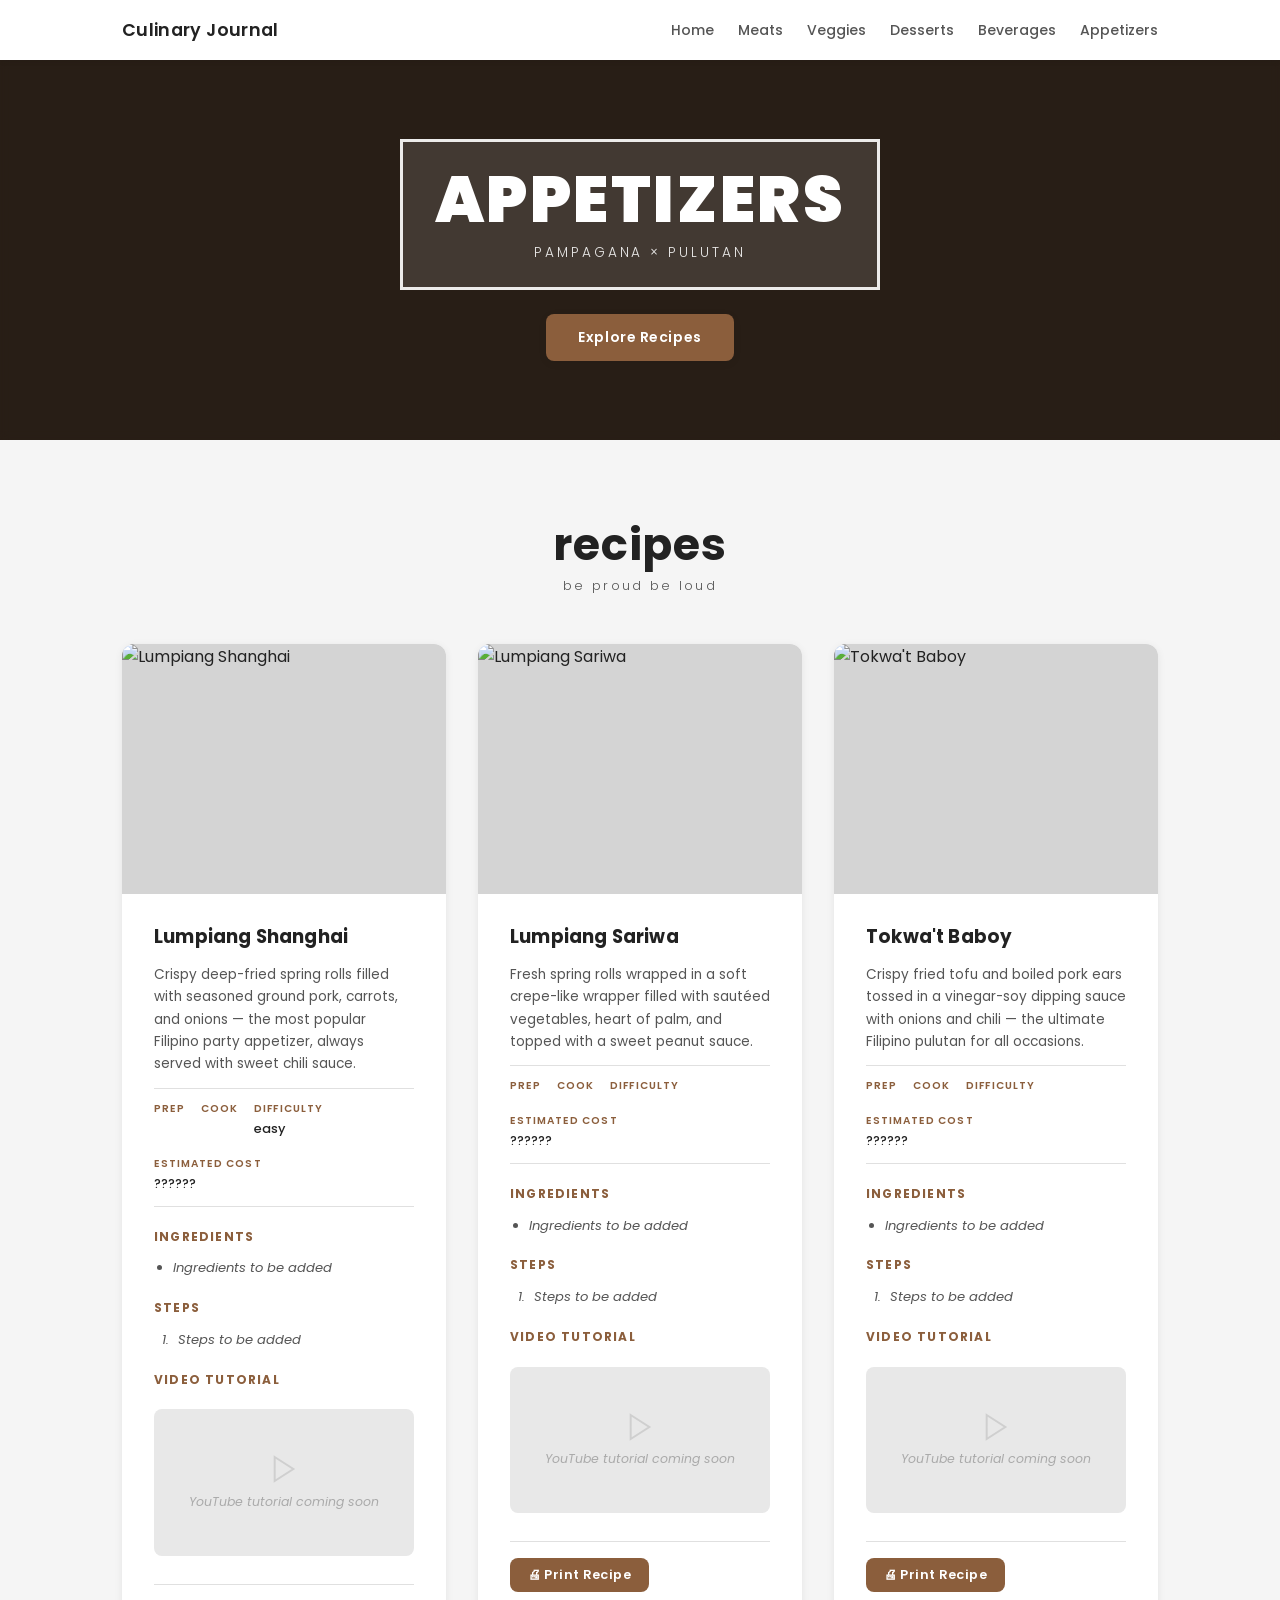
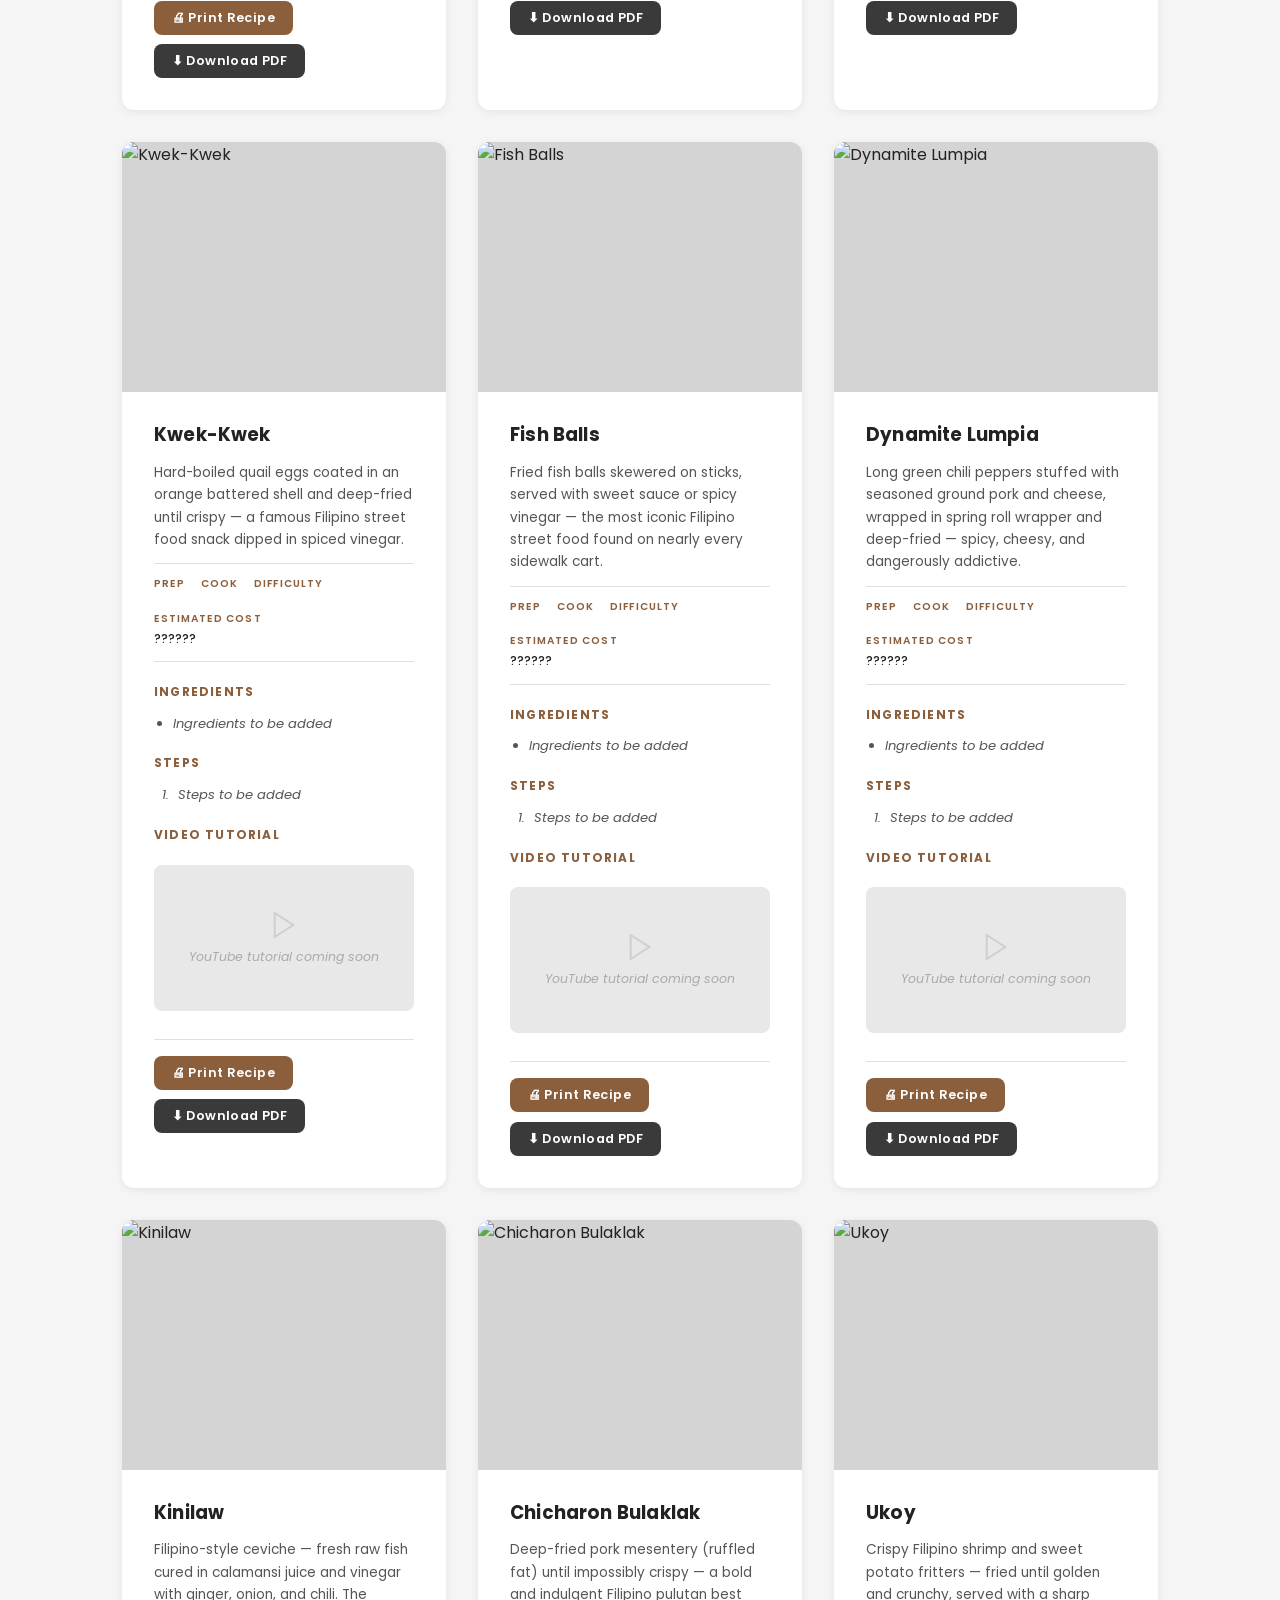
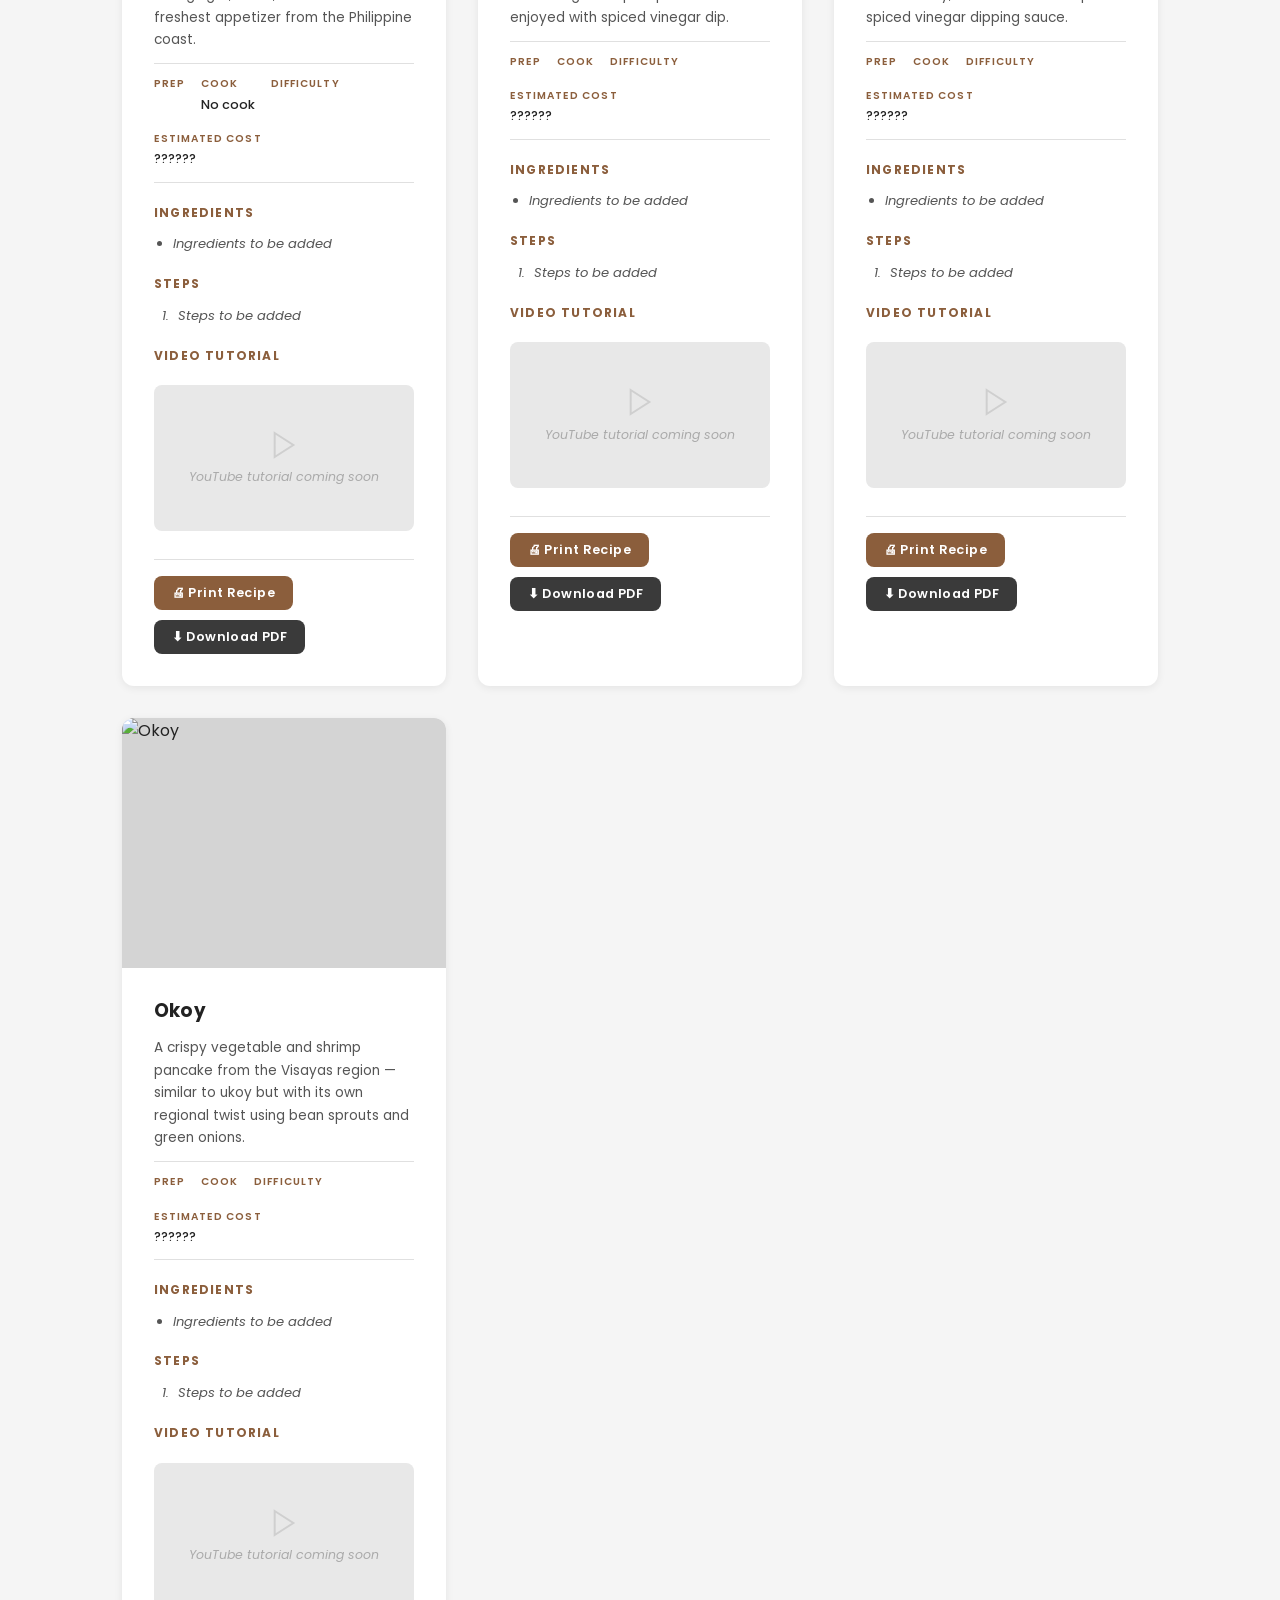
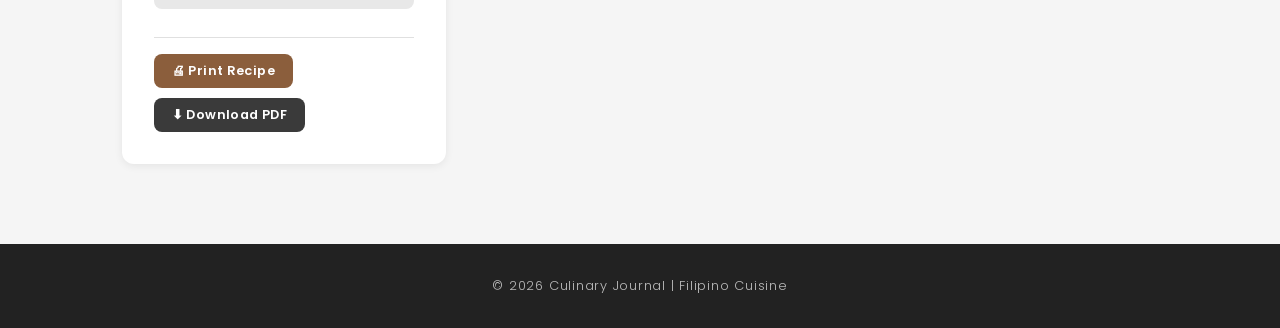
==== commit cac821e7: "Add difficulty level to appetizer details" ====
--- a/appetizers.html
+++ b/appetizers.html
@@ -57,7 +57,7 @@
                         <div class="card-details">
                             <span class="detail-item"><span class="detail-label">Prep</span><span class="detail-value"><!-- ADD --></span></span>
                             <span class="detail-item"><span class="detail-label">Cook</span><span class="detail-value"><!-- ADD --></span></span>
-                            <span class="detail-item"><span class="detail-label">Difficulty</span><span class="detail-value"><!-- ADD --></span></span>
+                            <span class="detail-item"><span class="detail-label">Difficulty</span><span class="detail-value">easy</span></span>
                             <span class="detail-item"><span class="detail-label">Estimated Cost</span><span class="detail-value">??????</span></span>
 
                         </div>
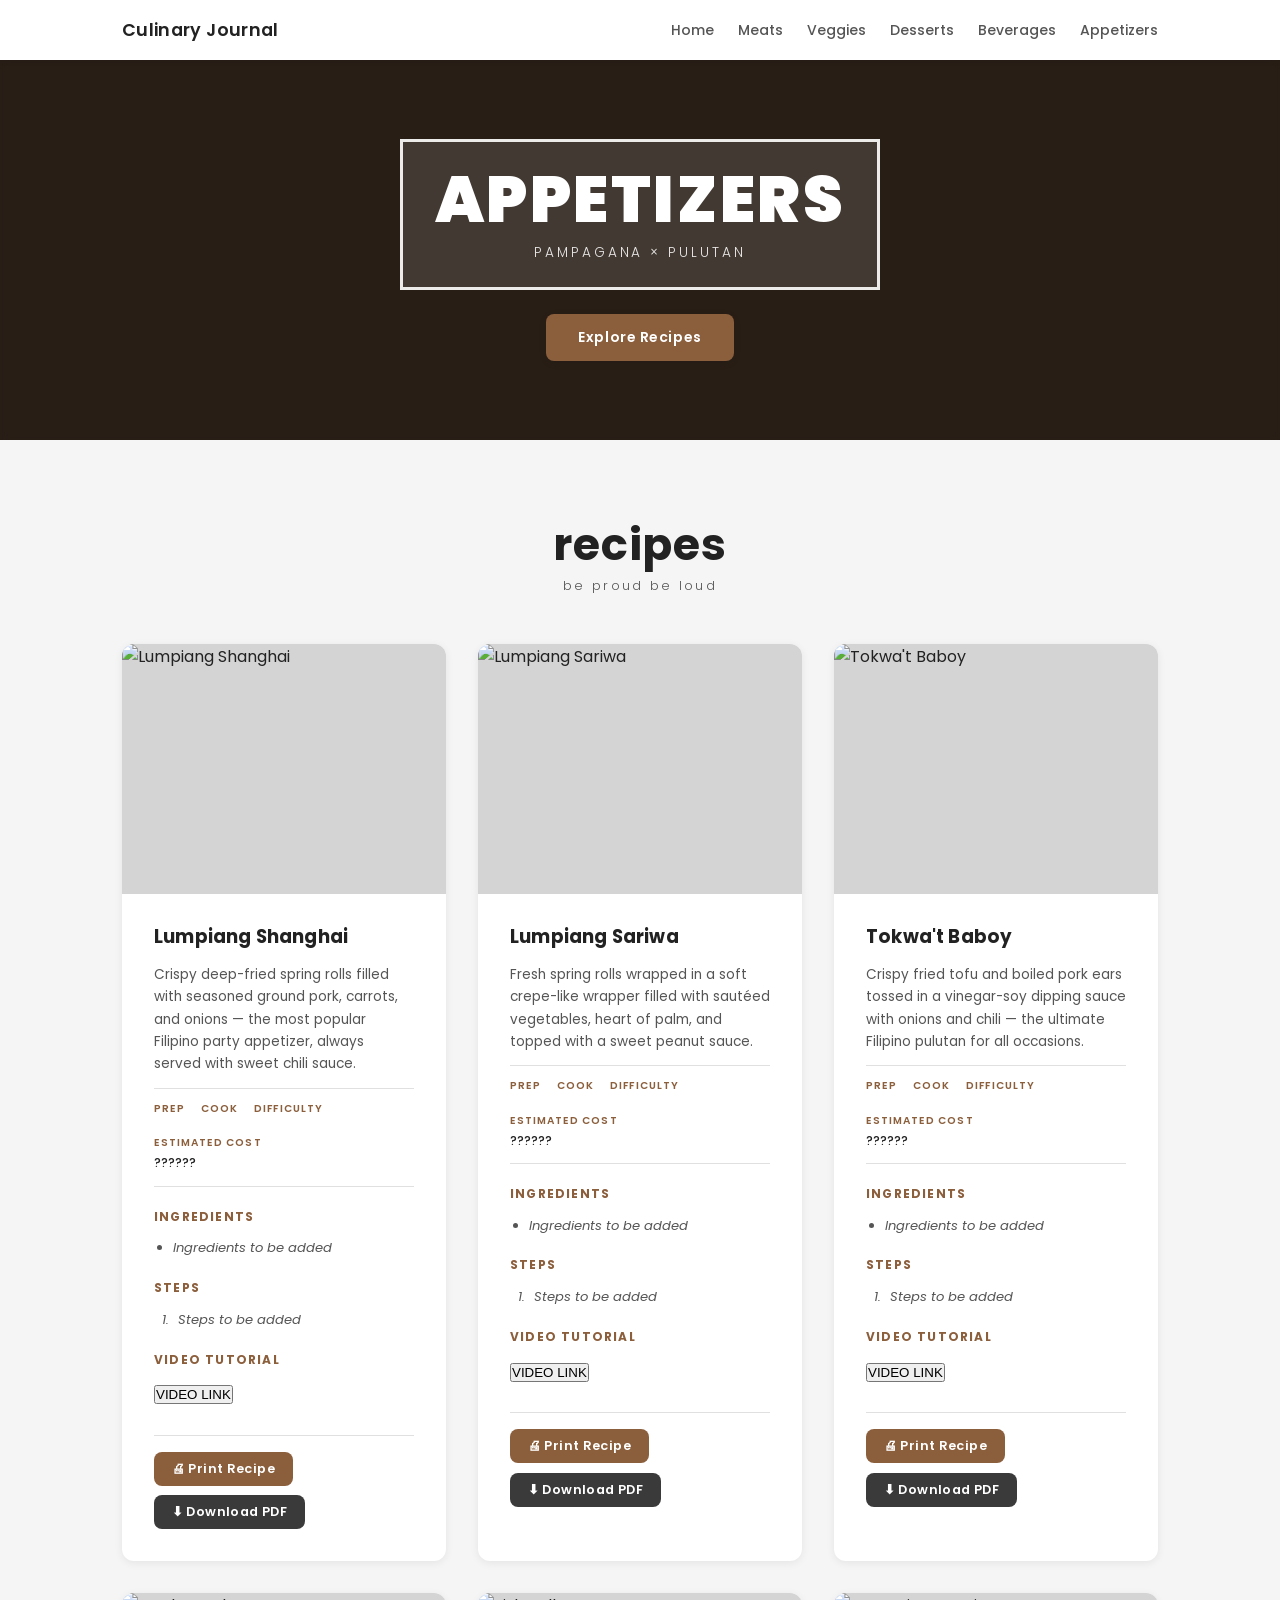
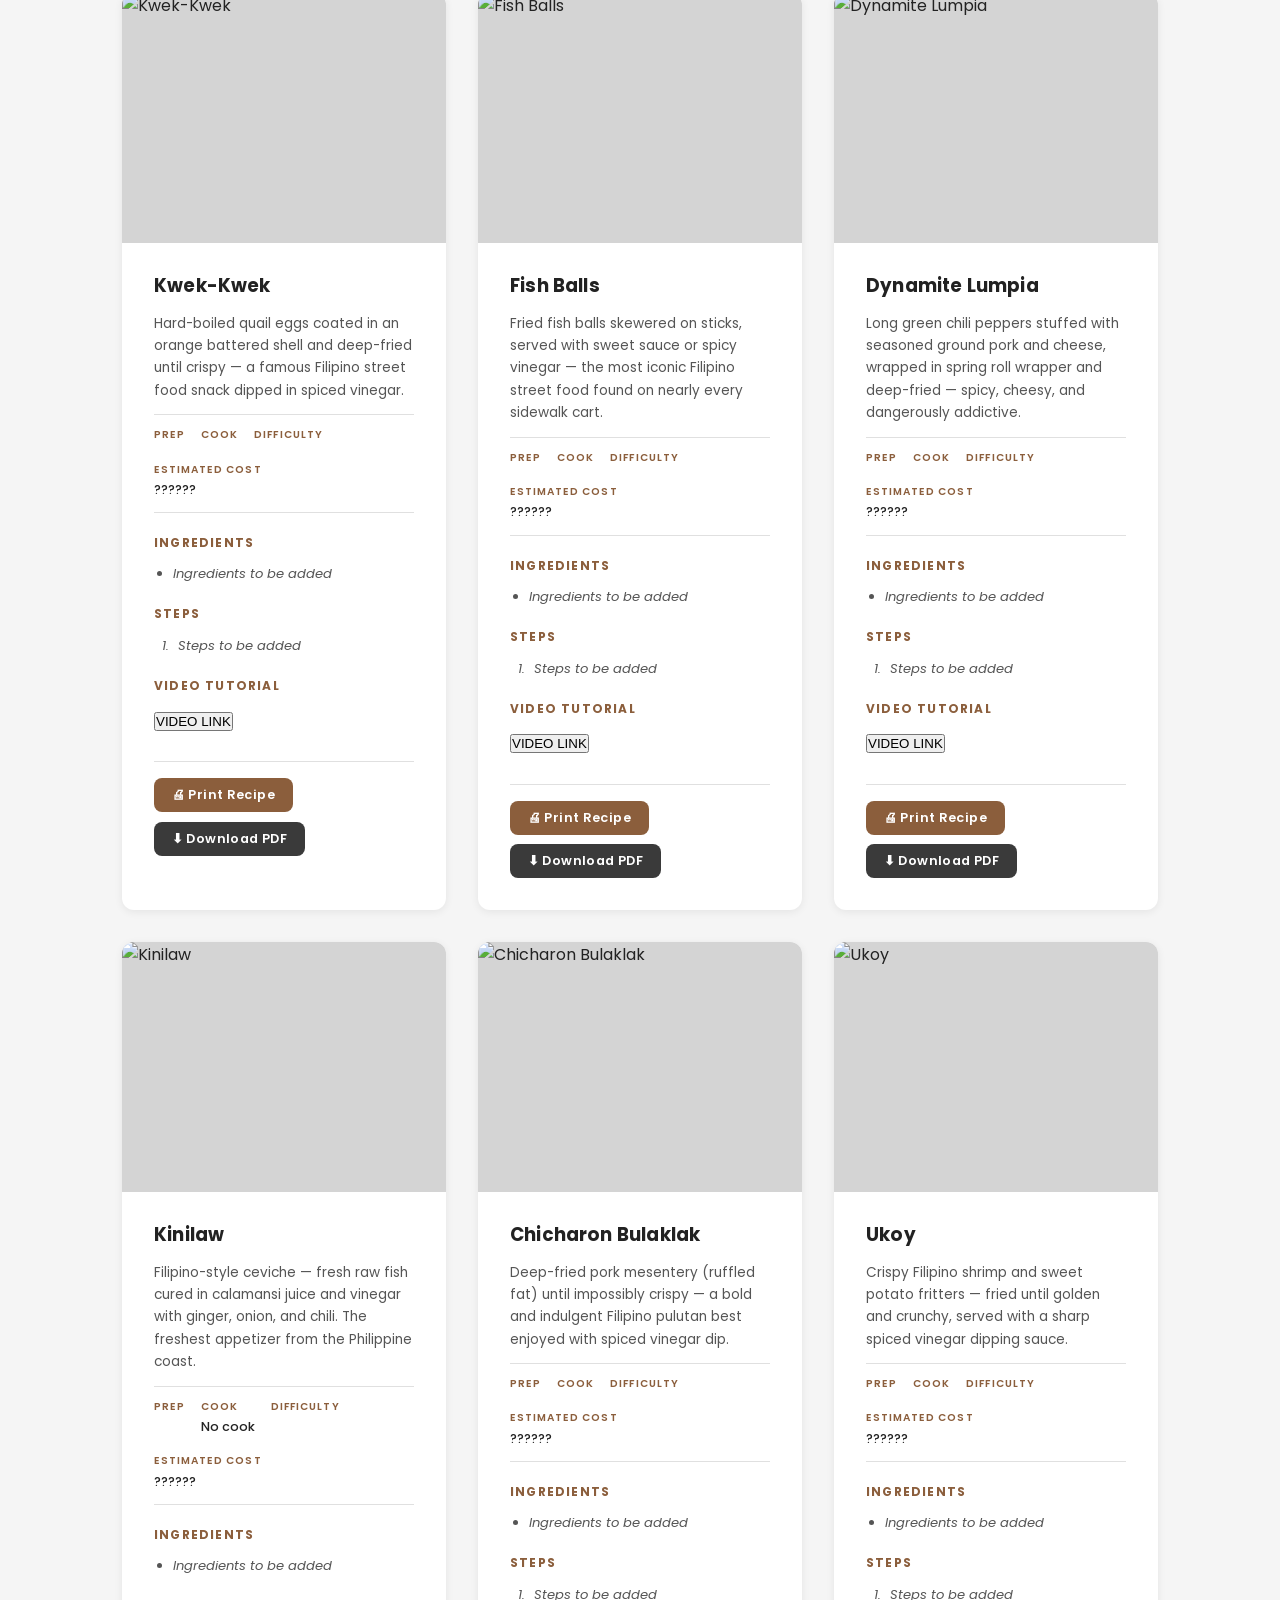
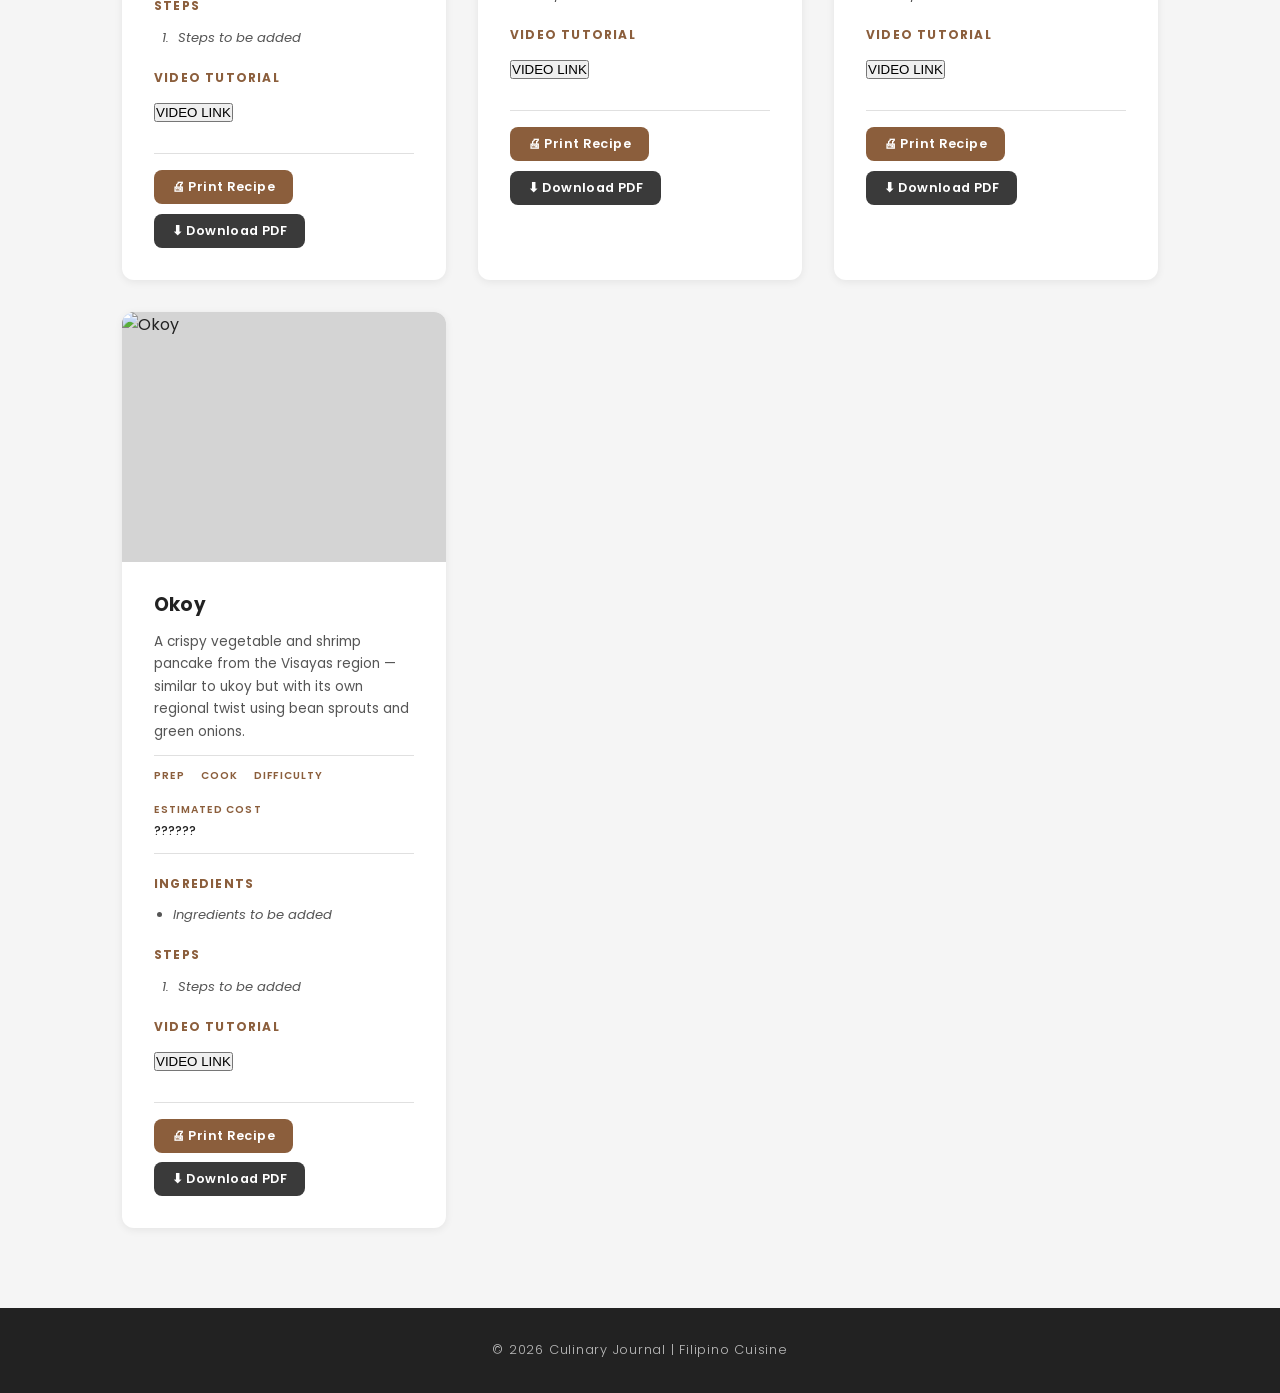
==== commit eee091af: "updated with the index and the meats" ====
--- a/appetizers.html
+++ b/appetizers.html
@@ -57,7 +57,7 @@
                         <div class="card-details">
                             <span class="detail-item"><span class="detail-label">Prep</span><span class="detail-value"><!-- ADD --></span></span>
                             <span class="detail-item"><span class="detail-label">Cook</span><span class="detail-value"><!-- ADD --></span></span>
-                            <span class="detail-item"><span class="detail-label">Difficulty</span><span class="detail-value">easy</span></span>
+                            <span class="detail-item"><span class="detail-label">Difficulty</span><span class="detail-value"><!-- ADD --></span></span>
                             <span class="detail-item"><span class="detail-label">Estimated Cost</span><span class="detail-value">??????</span></span>
 
                         </div>
@@ -74,9 +74,8 @@
                         <h4 class="list-heading">Video Tutorial</h4>
                         <!-- ADD: Replace VIDEOID with actual YouTube video ID -->
                         <!-- Example: https://www.youtube.com/watch?v=dQw4w9WgXcQ → use dQw4w9WgXcQ -->
-                        <div class="video-placeholder">
-                            <svg width="32" height="32" viewBox="0 0 24 24" fill="none" stroke="currentColor" stroke-width="1.5"><polygon points="5 3 19 12 5 21 5 3"/></svg>
-                            YouTube tutorial coming soon
+                        <div class="video-wrapper">
+                            <button onclick="window.open('https://www.youtube.com/watch?v=2KsYYmSGKOc', '_blank')">VIDEO LINK</button>
                         </div>
                         <div class="recipe-actions">
                             <button onclick="printRecipe(this)" class="print-btn">🖨 Print Recipe</button>
@@ -103,9 +102,8 @@
                         <h4 class="list-heading">Steps</h4>
                         <ol class="steps-list"><li class="placeholder-text">Steps to be added</li></ol>
                         <h4 class="list-heading">Video Tutorial</h4>
-                        <div class="video-placeholder">
-                            <svg width="32" height="32" viewBox="0 0 24 24" fill="none" stroke="currentColor" stroke-width="1.5"><polygon points="5 3 19 12 5 21 5 3"/></svg>
-                            YouTube tutorial coming soon
+                        <div class="video-wrapper">
+                            <button onclick="window.open('https://www.youtube.com/watch?v=2KsYYmSGKOc', '_blank')">VIDEO LINK</button>
                         </div>
                         <div class="recipe-actions">
                             <button onclick="printRecipe(this)" class="print-btn">🖨 Print Recipe</button>
@@ -131,9 +129,8 @@
                         <h4 class="list-heading">Steps</h4>
                         <ol class="steps-list"><li class="placeholder-text">Steps to be added</li></ol>
                         <h4 class="list-heading">Video Tutorial</h4>
-                        <div class="video-placeholder">
-                            <svg width="32" height="32" viewBox="0 0 24 24" fill="none" stroke="currentColor" stroke-width="1.5"><polygon points="5 3 19 12 5 21 5 3"/></svg>
-                            YouTube tutorial coming soon
+                        <div class="video-wrapper">
+                            <button onclick="window.open('https://www.youtube.com/watch?v=2KsYYmSGKOc', '_blank')">VIDEO LINK</button>
                         </div>
                         <div class="recipe-actions">
                             <button onclick="printRecipe(this)" class="print-btn">🖨 Print Recipe</button>
@@ -159,9 +156,8 @@
                         <h4 class="list-heading">Steps</h4>
                         <ol class="steps-list"><li class="placeholder-text">Steps to be added</li></ol>
                         <h4 class="list-heading">Video Tutorial</h4>
-                        <div class="video-placeholder">
-                            <svg width="32" height="32" viewBox="0 0 24 24" fill="none" stroke="currentColor" stroke-width="1.5"><polygon points="5 3 19 12 5 21 5 3"/></svg>
-                            YouTube tutorial coming soon
+                        <div class="video-wrapper">
+                            <button onclick="window.open('https://www.youtube.com/watch?v=2KsYYmSGKOc', '_blank')">VIDEO LINK</button>
                         </div>
                         <div class="recipe-actions">
                             <button onclick="printRecipe(this)" class="print-btn">🖨 Print Recipe</button>
@@ -187,9 +183,8 @@
                         <h4 class="list-heading">Steps</h4>
                         <ol class="steps-list"><li class="placeholder-text">Steps to be added</li></ol>
                         <h4 class="list-heading">Video Tutorial</h4>
-                        <div class="video-placeholder">
-                            <svg width="32" height="32" viewBox="0 0 24 24" fill="none" stroke="currentColor" stroke-width="1.5"><polygon points="5 3 19 12 5 21 5 3"/></svg>
-                            YouTube tutorial coming soon
+                        <div class="video-wrapper">
+                            <button onclick="window.open('https://www.youtube.com/watch?v=2KsYYmSGKOc', '_blank')">VIDEO LINK</button>
                         </div>
                         <div class="recipe-actions">
                             <button onclick="printRecipe(this)" class="print-btn">🖨 Print Recipe</button>
@@ -215,9 +210,8 @@
                         <h4 class="list-heading">Steps</h4>
                         <ol class="steps-list"><li class="placeholder-text">Steps to be added</li></ol>
                         <h4 class="list-heading">Video Tutorial</h4>
-                        <div class="video-placeholder">
-                            <svg width="32" height="32" viewBox="0 0 24 24" fill="none" stroke="currentColor" stroke-width="1.5"><polygon points="5 3 19 12 5 21 5 3"/></svg>
-                            YouTube tutorial coming soon
+                        <div class="video-wrapper">
+                            <button onclick="window.open('https://www.youtube.com/watch?v=2KsYYmSGKOc', '_blank')">VIDEO LINK</button>
                         </div>
                         <div class="recipe-actions">
                             <button onclick="printRecipe(this)" class="print-btn">🖨 Print Recipe</button>
@@ -243,9 +237,8 @@
                         <h4 class="list-heading">Steps</h4>
                         <ol class="steps-list"><li class="placeholder-text">Steps to be added</li></ol>
                         <h4 class="list-heading">Video Tutorial</h4>
-                        <div class="video-placeholder">
-                            <svg width="32" height="32" viewBox="0 0 24 24" fill="none" stroke="currentColor" stroke-width="1.5"><polygon points="5 3 19 12 5 21 5 3"/></svg>
-                            YouTube tutorial coming soon
+                        <div class="video-wrapper">
+                            <button onclick="window.open('https://www.youtube.com/watch?v=2KsYYmSGKOc', '_blank')">VIDEO LINK</button>
                         </div>
                         <div class="recipe-actions">
                             <button onclick="printRecipe(this)" class="print-btn">🖨 Print Recipe</button>
@@ -271,9 +264,8 @@
                         <h4 class="list-heading">Steps</h4>
                         <ol class="steps-list"><li class="placeholder-text">Steps to be added</li></ol>
                         <h4 class="list-heading">Video Tutorial</h4>
-                        <div class="video-placeholder">
-                            <svg width="32" height="32" viewBox="0 0 24 24" fill="none" stroke="currentColor" stroke-width="1.5"><polygon points="5 3 19 12 5 21 5 3"/></svg>
-                            YouTube tutorial coming soon
+                        <div class="video-wrapper">
+                            <button onclick="window.open('https://www.youtube.com/watch?v=2KsYYmSGKOc', '_blank')">VIDEO LINK</button>
                         </div>
                         <div class="recipe-actions">
                             <button onclick="printRecipe(this)" class="print-btn">🖨 Print Recipe</button>
@@ -299,9 +291,8 @@
                         <h4 class="list-heading">Steps</h4>
                         <ol class="steps-list"><li class="placeholder-text">Steps to be added</li></ol>
                         <h4 class="list-heading">Video Tutorial</h4>
-                        <div class="video-placeholder">
-                            <svg width="32" height="32" viewBox="0 0 24 24" fill="none" stroke="currentColor" stroke-width="1.5"><polygon points="5 3 19 12 5 21 5 3"/></svg>
-                            YouTube tutorial coming soon
+                        <div class="video-wrapper">
+                            <button onclick="window.open('https://www.youtube.com/watch?v=2KsYYmSGKOc', '_blank')">VIDEO LINK</button>
                         </div>
                         <div class="recipe-actions">
                             <button onclick="printRecipe(this)" class="print-btn">🖨 Print Recipe</button>
@@ -327,9 +318,8 @@
                         <h4 class="list-heading">Steps</h4>
                         <ol class="steps-list"><li class="placeholder-text">Steps to be added</li></ol>
                         <h4 class="list-heading">Video Tutorial</h4>
-                        <div class="video-placeholder">
-                            <svg width="32" height="32" viewBox="0 0 24 24" fill="none" stroke="currentColor" stroke-width="1.5"><polygon points="5 3 19 12 5 21 5 3"/></svg>
-                            YouTube tutorial coming soon
+                        <div class="video-wrapper">
+                            <button onclick="window.open('https://www.youtube.com/watch?v=2KsYYmSGKOc', '_blank')">VIDEO LINK</button>
                         </div>
                         <div class="recipe-actions">
                             <button onclick="printRecipe(this)" class="print-btn">🖨 Print Recipe</button>
--- a/style.css
+++ b/style.css
@@ -667,14 +667,7 @@
 
 /* ── YOUTUBE EMBED ────────────────────────────────────────── */
 .video-wrapper {
-    position: relative;
-    padding-bottom: 56.25%;
-    height: 0;
-    overflow: hidden;
-    border-radius: var(--radius-sm);
-    background-color: #000;
-    margin-top: 0.5rem;
-}
+    position: relative;}
 
 .video-wrapper iframe {
     position: absolute;
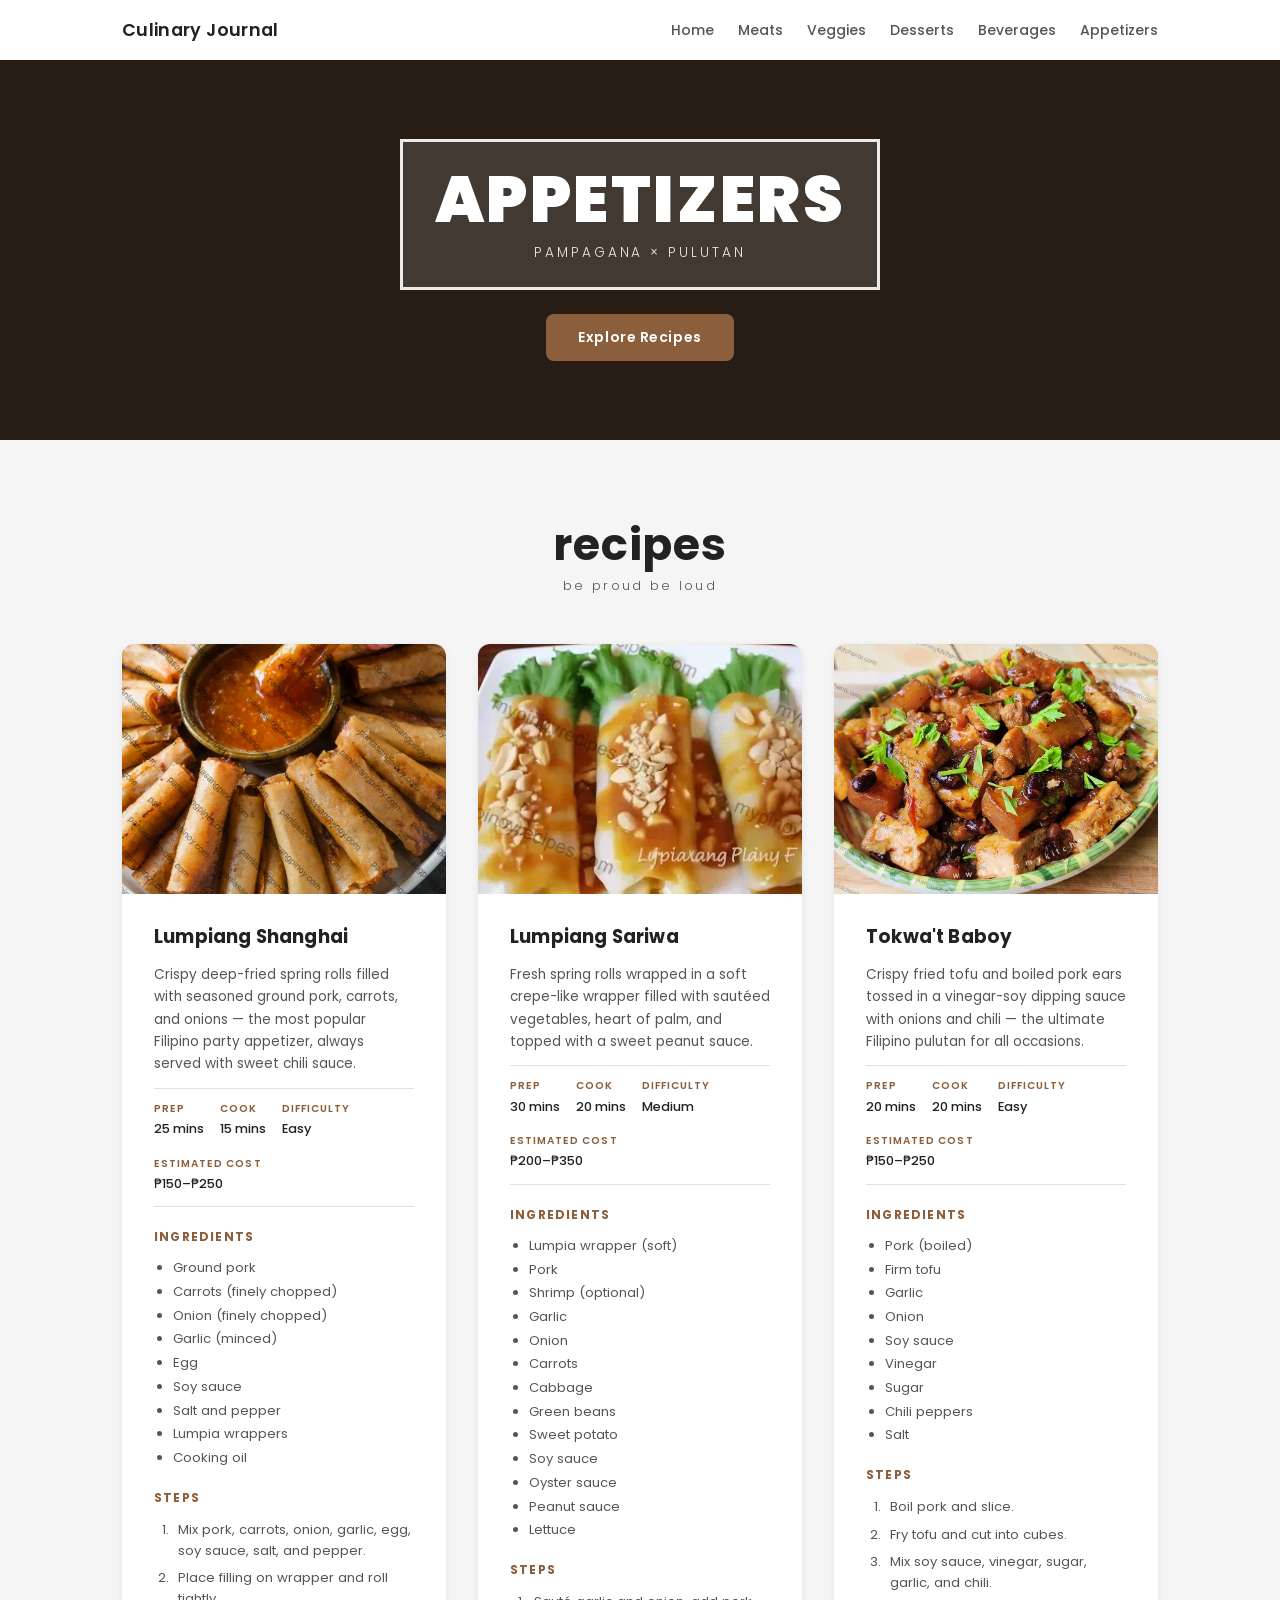
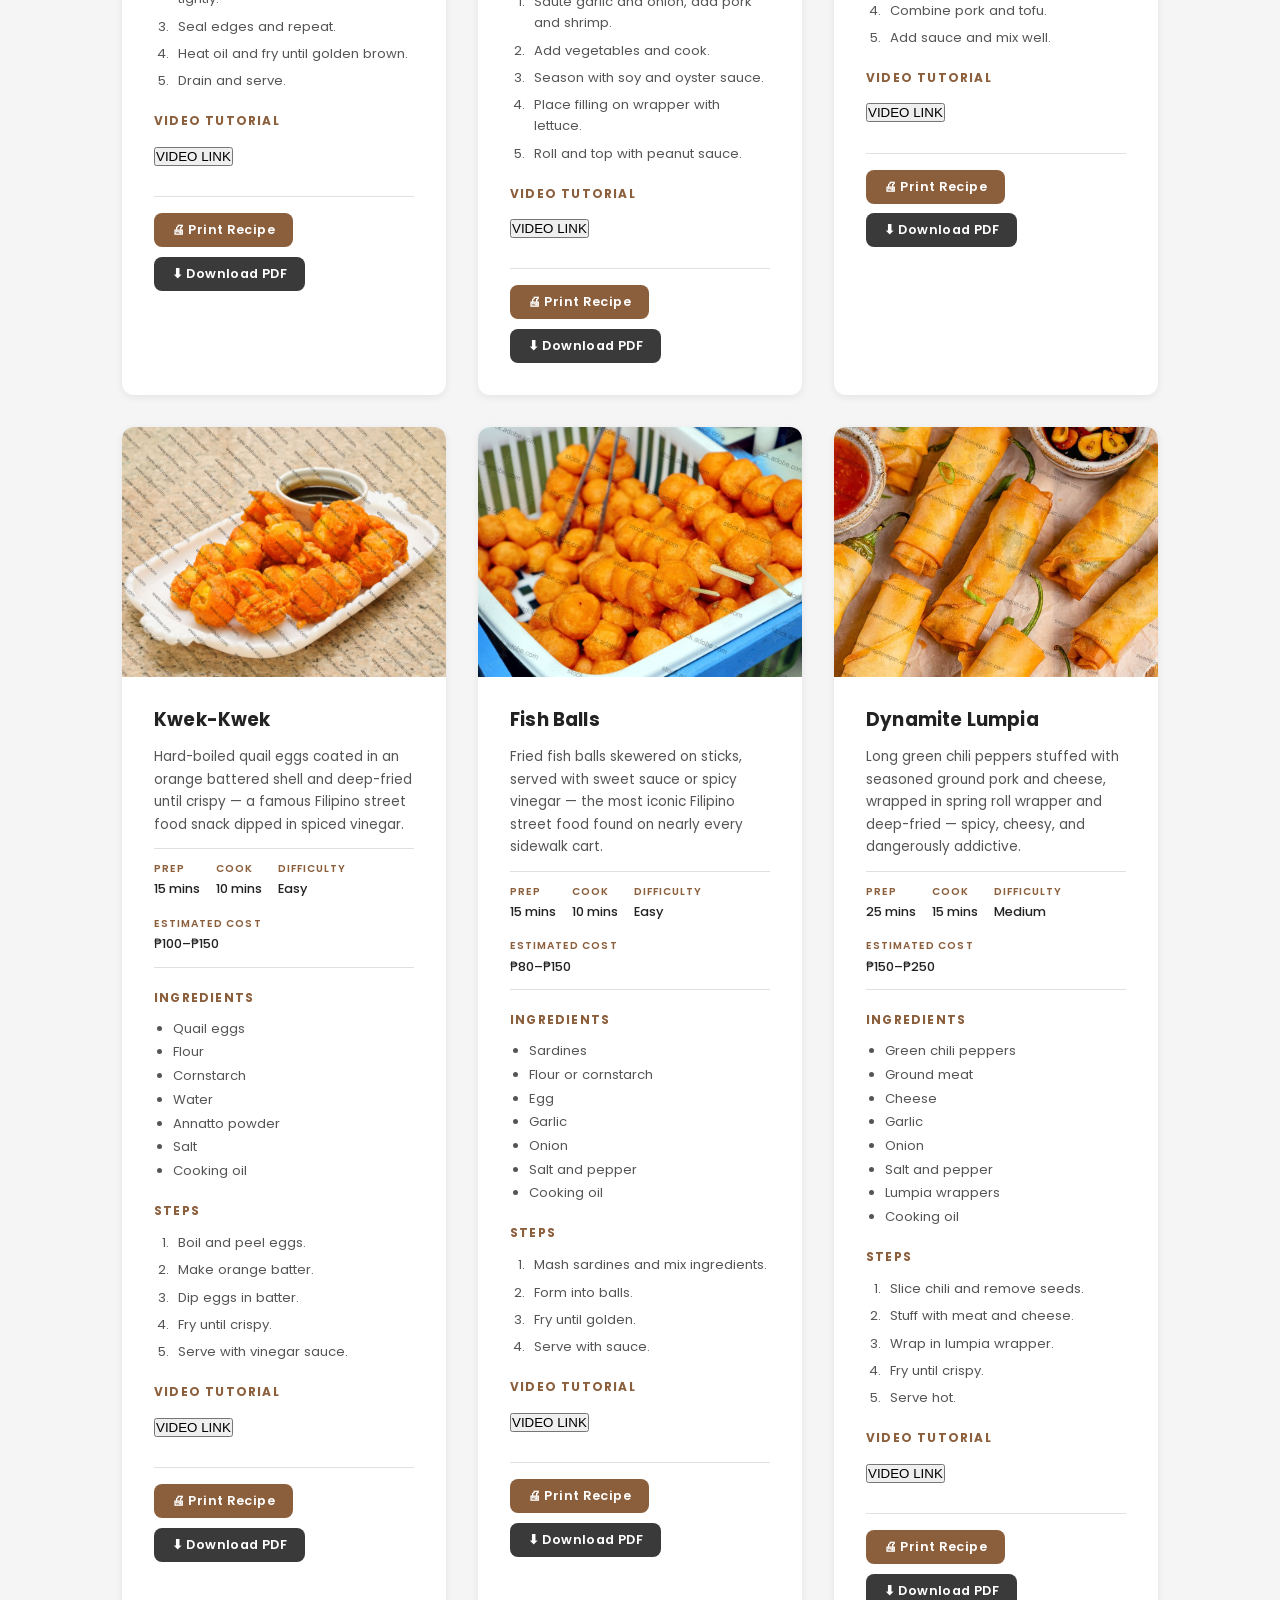
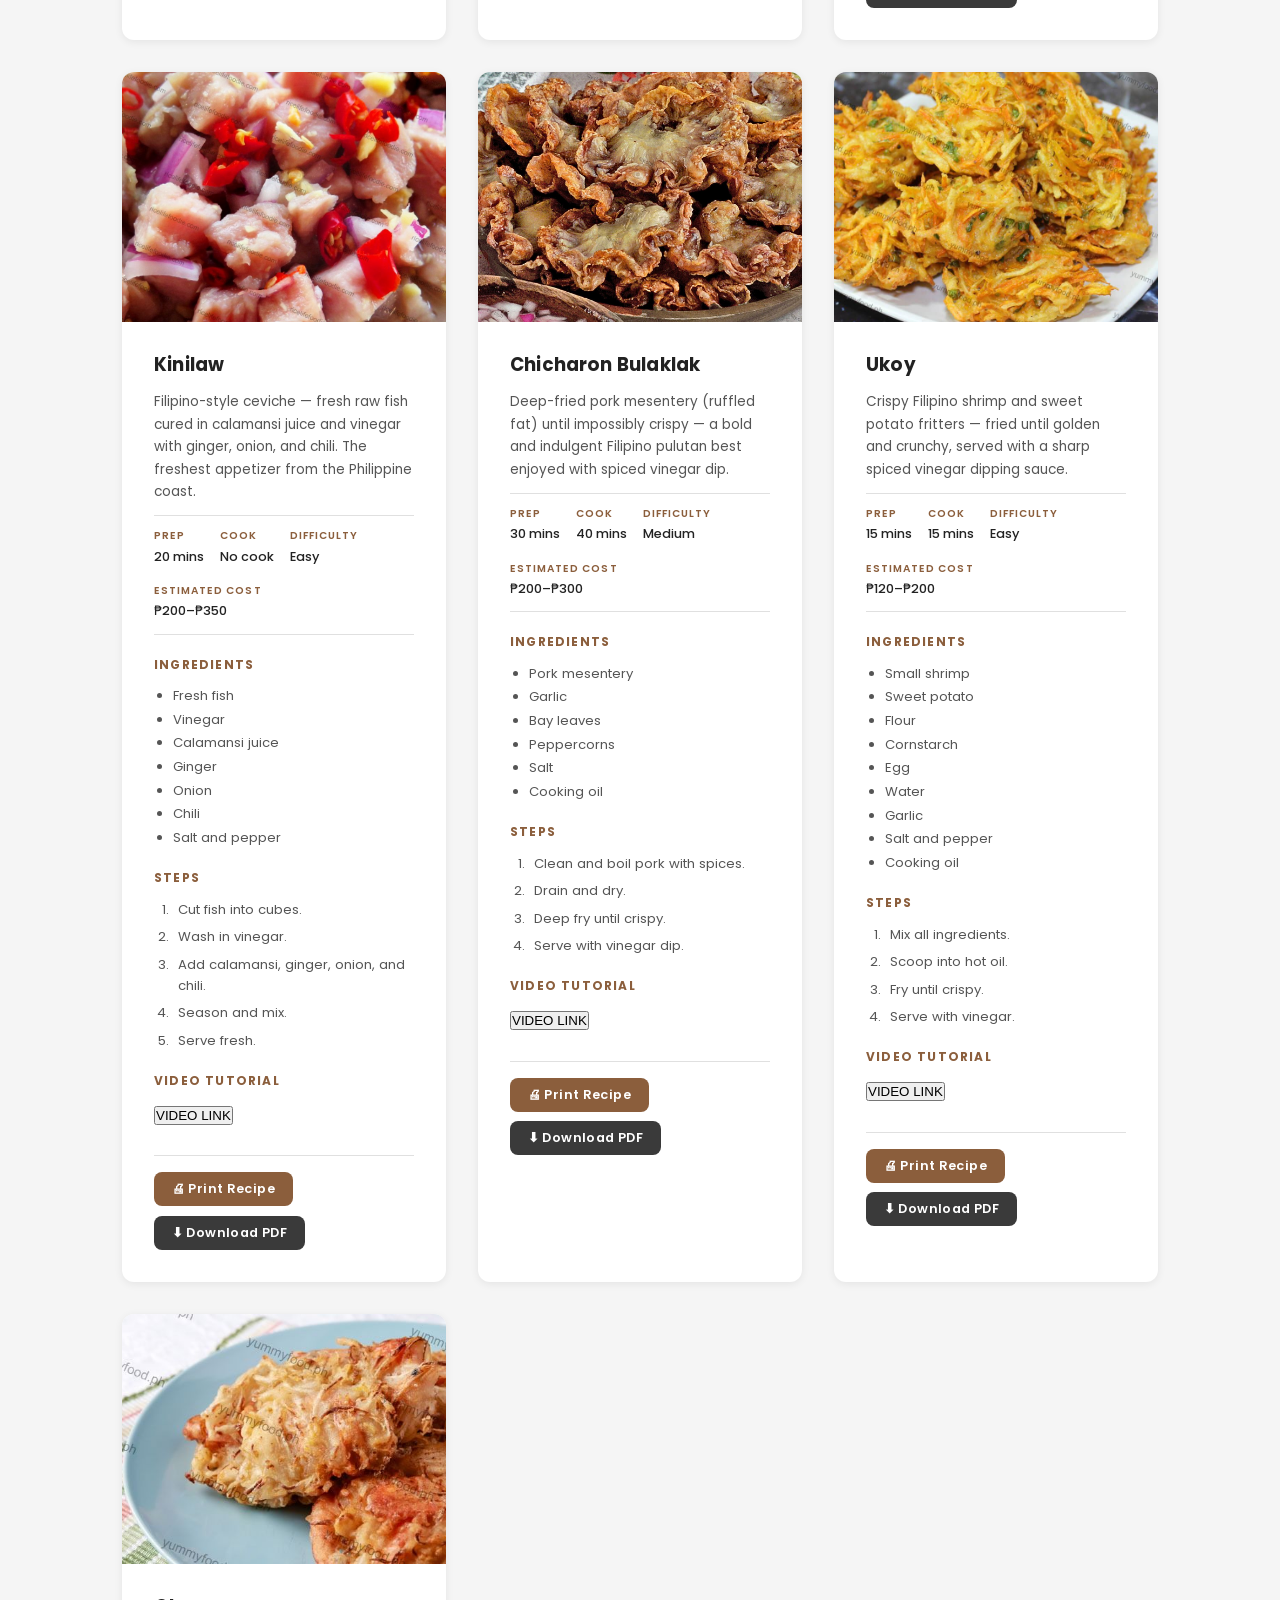
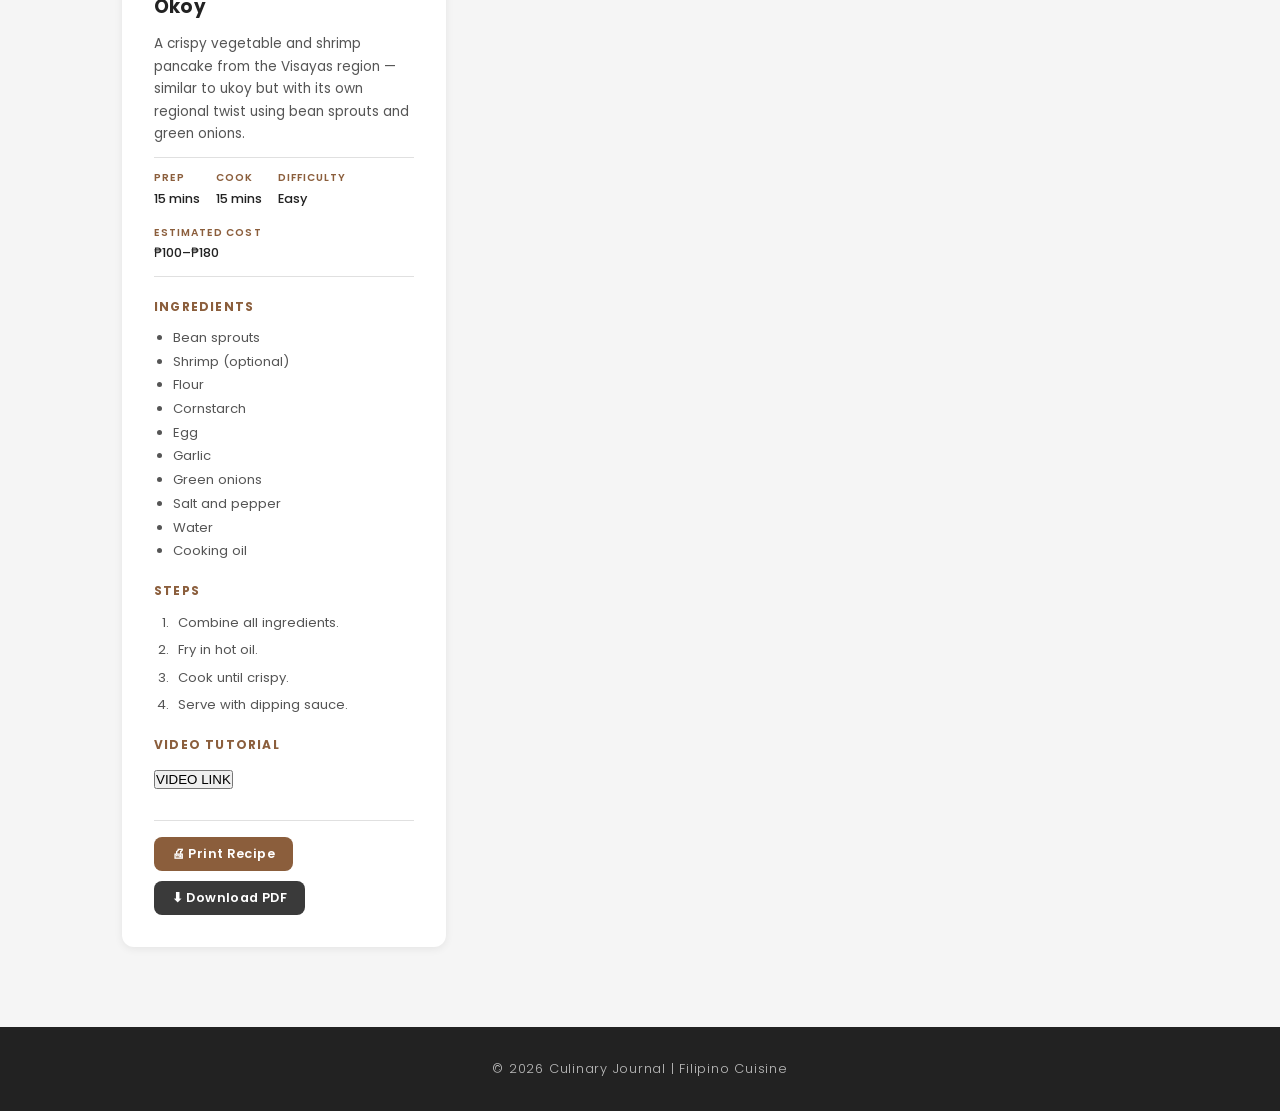
==== commit 0cd77a03: "FINISH JUST NEED CHECKING" ====
--- a/appetizers.html
+++ b/appetizers.html
@@ -50,32 +50,42 @@
 
                 <!-- CARD 1: Lumpiang Shanghai -->
                 <article class="recipe-card">
-                    <img src="your-lumpia-shanghai.jpg" alt="Lumpiang Shanghai" class="card-image">
+                    <img src="image-appetizers/Lumpiang Shanghai.webp" alt="Lumpiang Shanghai" class="card-image">
                     <div class="card-body">
                         <h3 class="card-title">Lumpiang Shanghai</h3>
                         <p class="card-description">Crispy deep-fried spring rolls filled with seasoned ground pork, carrots, and onions — the most popular Filipino party appetizer, always served with sweet chili sauce.</p>
                         <div class="card-details">
-                            <span class="detail-item"><span class="detail-label">Prep</span><span class="detail-value"><!-- ADD --></span></span>
-                            <span class="detail-item"><span class="detail-label">Cook</span><span class="detail-value"><!-- ADD --></span></span>
-                            <span class="detail-item"><span class="detail-label">Difficulty</span><span class="detail-value"><!-- ADD --></span></span>
-                            <span class="detail-item"><span class="detail-label">Estimated Cost</span><span class="detail-value">??????</span></span>
-
-                        </div>
-                        <h4 class="list-heading">Ingredients</h4>
-                        <ul class="ingredient-list">
-                            <!-- ADD your ingredients here — this is Erick's section -->
-                            <li class="placeholder-text">Ingredients to be added</li>
-                        </ul>
-                        <h4 class="list-heading">Steps</h4>
-                        <ol class="steps-list">
-                            <!-- ADD your steps here -->
-                            <li class="placeholder-text">Steps to be added</li>
+                            <span class="detail-item"><span class="detail-label">Prep</span><span class="detail-value">25 mins</span></span>
+                            <span class="detail-item"><span class="detail-label">Cook</span><span class="detail-value">15 mins</span></span>
+                            <span class="detail-item"><span class="detail-label">Difficulty</span><span class="detail-value">Easy</span></span>
+                            <span class="detail-item"><span class="detail-label">Estimated Cost</span><span class="detail-value">₱150–₱250</span></span>
+
+                        </div>
+                        <h4 class="list-heading">Ingredients</h4>
+                        <ul class="ingredient-list">
+                            <li>Ground pork</li>
+                            <li>Carrots (finely chopped)</li>
+                            <li>Onion (finely chopped)</li>
+                            <li>Garlic (minced)</li>
+                            <li>Egg</li>
+                            <li>Soy sauce</li>
+                            <li>Salt and pepper</li>
+                            <li>Lumpia wrappers</li>
+                            <li>Cooking oil</li>
+                        </ul>
+                        <h4 class="list-heading">Steps</h4>
+                        <ol class="steps-list">
+                            <li>Mix pork, carrots, onion, garlic, egg, soy sauce, salt, and pepper.</li>
+                            <li>Place filling on wrapper and roll tightly.</li>
+                            <li>Seal edges and repeat.</li>
+                            <li>Heat oil and fry until golden brown.</li>
+                            <li>Drain and serve.</li>
                         </ol>
                         <h4 class="list-heading">Video Tutorial</h4>
                         <!-- ADD: Replace VIDEOID with actual YouTube video ID -->
                         <!-- Example: https://www.youtube.com/watch?v=dQw4w9WgXcQ → use dQw4w9WgXcQ -->
                         <div class="video-wrapper">
-                            <button onclick="window.open('https://www.youtube.com/watch?v=2KsYYmSGKOc', '_blank')">VIDEO LINK</button>
+                            <button onclick="window.open('https://panlasangpinoy.com/longanisa-lumpiang-shanghai/', '_blank')">VIDEO LINK</button>
                         </div>
                         <div class="recipe-actions">
                             <button onclick="printRecipe(this)" class="print-btn">🖨 Print Recipe</button>
@@ -86,24 +96,44 @@
 
                 <!-- CARD 2: Lumpiang Sariwa -->
                 <article class="recipe-card">
-                    <img src="your-lumpia-sariwa.jpg" alt="Lumpiang Sariwa" class="card-image">
+                    <img src="image-appetizers/Lumpiang Sariwa.webp" alt="Lumpiang Sariwa" class="card-image">
                     <div class="card-body">
                         <h3 class="card-title">Lumpiang Sariwa</h3>
                         <p class="card-description">Fresh spring rolls wrapped in a soft crepe-like wrapper filled with sautéed vegetables, heart of palm, and topped with a sweet peanut sauce.</p>
                         <div class="card-details">
-                            <span class="detail-item"><span class="detail-label">Prep</span><span class="detail-value"><!-- ADD --></span></span>
-                            <span class="detail-item"><span class="detail-label">Cook</span><span class="detail-value"><!-- ADD --></span></span>
-                            <span class="detail-item"><span class="detail-label">Difficulty</span><span class="detail-value"><!-- ADD --></span></span>
-                            <span class="detail-item"><span class="detail-label">Estimated Cost</span><span class="detail-value">??????</span></span>
-
-                        </div>
-                        <h4 class="list-heading">Ingredients</h4>
-                        <ul class="ingredient-list"><li class="placeholder-text">Ingredients to be added</li></ul>
-                        <h4 class="list-heading">Steps</h4>
-                        <ol class="steps-list"><li class="placeholder-text">Steps to be added</li></ol>
-                        <h4 class="list-heading">Video Tutorial</h4>
-                        <div class="video-wrapper">
-                            <button onclick="window.open('https://www.youtube.com/watch?v=2KsYYmSGKOc', '_blank')">VIDEO LINK</button>
+                            <span class="detail-item"><span class="detail-label">Prep</span><span class="detail-value">30 mins</span></span>
+                            <span class="detail-item"><span class="detail-label">Cook</span><span class="detail-value">20 mins</span></span>
+                            <span class="detail-item"><span class="detail-label">Difficulty</span><span class="detail-value">Medium</span></span>
+                            <span class="detail-item"><span class="detail-label">Estimated Cost</span><span class="detail-value">₱200–₱350</span></span>
+
+                        </div>
+                        <h4 class="list-heading">Ingredients</h4>
+                        <ul class="ingredient-list">
+                            <li>Lumpia wrapper (soft)</li>
+                            <li>Pork</li>
+                            <li>Shrimp (optional)</li>
+                            <li>Garlic</li>
+                            <li>Onion</li>
+                            <li>Carrots</li>
+                            <li>Cabbage</li>
+                            <li>Green beans</li>
+                            <li>Sweet potato</li>
+                            <li>Soy sauce</li>
+                            <li>Oyster sauce</li>
+                            <li>Peanut sauce</li>
+                            <li>Lettuce</li>
+                        </ul>
+                        <h4 class="list-heading">Steps</h4>
+                        <ol class="steps-list">
+                            <li>Sauté garlic and onion, add pork and shrimp.</li>
+                            <li>Add vegetables and cook.</li>
+                            <li>Season with soy and oyster sauce.</li>
+                            <li>Place filling on wrapper with lettuce.</li>
+                            <li>Roll and top with peanut sauce.</li>
+                        </ol>
+                        <h4 class="list-heading">Video Tutorial</h4>
+                        <div class="video-wrapper">
+                            <button onclick="window.open('https://panlasangpinoy.com/lumpiang-sariwa-with-fresh-lumpia-wrapper/', '_blank')">VIDEO LINK</button>
                         </div>
                         <div class="recipe-actions">
                             <button onclick="printRecipe(this)" class="print-btn">🖨 Print Recipe</button>
@@ -114,23 +144,39 @@
 
                 <!-- CARD 3: Tokwa't Baboy -->
                 <article class="recipe-card">
-                    <img src="your-tokwat-baboy.jpg" alt="Tokwa't Baboy" class="card-image">
+                    <img src="image-appetizers/Tokwa't Baboy.jpg" alt="Tokwa't Baboy" class="card-image">
                     <div class="card-body">
                         <h3 class="card-title">Tokwa't Baboy</h3>
                         <p class="card-description">Crispy fried tofu and boiled pork ears tossed in a vinegar-soy dipping sauce with onions and chili — the ultimate Filipino pulutan for all occasions.</p>
                         <div class="card-details">
-                            <span class="detail-item"><span class="detail-label">Prep</span><span class="detail-value"><!-- ADD --></span></span>
-                            <span class="detail-item"><span class="detail-label">Cook</span><span class="detail-value"><!-- ADD --></span></span>
-                            <span class="detail-item"><span class="detail-label">Difficulty</span><span class="detail-value"><!-- ADD --></span></span>
-                            <span class="detail-item"><span class="detail-label">Estimated Cost</span><span class="detail-value">??????</span></span>
-                        </div>
-                        <h4 class="list-heading">Ingredients</h4>
-                        <ul class="ingredient-list"><li class="placeholder-text">Ingredients to be added</li></ul>
-                        <h4 class="list-heading">Steps</h4>
-                        <ol class="steps-list"><li class="placeholder-text">Steps to be added</li></ol>
-                        <h4 class="list-heading">Video Tutorial</h4>
-                        <div class="video-wrapper">
-                            <button onclick="window.open('https://www.youtube.com/watch?v=2KsYYmSGKOc', '_blank')">VIDEO LINK</button>
+                            <span class="detail-item"><span class="detail-label">Prep</span><span class="detail-value">20 mins</span></span>
+                            <span class="detail-item"><span class="detail-label">Cook</span><span class="detail-value">20 mins</span></span>
+                            <span class="detail-item"><span class="detail-label">Difficulty</span><span class="detail-value">Easy</span></span>
+                            <span class="detail-item"><span class="detail-label">Estimated Cost</span><span class="detail-value">₱150–₱250</span></span>
+                        </div>
+                        <h4 class="list-heading">Ingredients</h4>
+                        <ul class="ingredient-list">
+                            <li>Pork (boiled)</li>
+                            <li>Firm tofu</li>
+                            <li>Garlic</li>
+                            <li>Onion</li>
+                            <li>Soy sauce</li>
+                            <li>Vinegar</li>
+                            <li>Sugar</li>
+                            <li>Chili peppers</li>
+                            <li>Salt</li>
+                        </ul>
+                        <h4 class="list-heading">Steps</h4>
+                        <ol class="steps-list">
+                            <li>Boil pork and slice.</li>
+                            <li>Fry tofu and cut into cubes.</li>
+                            <li>Mix soy sauce, vinegar, sugar, garlic, and chili.</li>
+                            <li>Combine pork and tofu.</li>
+                            <li>Add sauce and mix well.</li>
+                        </ol>
+                        <h4 class="list-heading">Video Tutorial</h4>
+                        <div class="video-wrapper">
+                            <button onclick="window.open('https://panlasangpinoy.com/filipino-foodpork-fried-tofu-tokwat-baboy-recipe/', '_blank')">VIDEO LINK</button>
                         </div>
                         <div class="recipe-actions">
                             <button onclick="printRecipe(this)" class="print-btn">🖨 Print Recipe</button>
@@ -141,23 +187,37 @@
 
                 <!-- CARD 4: Kwek-Kwek -->
                 <article class="recipe-card">
-                    <img src="your-kwekwek.jpg" alt="Kwek-Kwek" class="card-image">
+                    <img src="image-appetizers/kwek-kwek.jpg" alt="Kwek-Kwek" class="card-image">
                     <div class="card-body">
                         <h3 class="card-title">Kwek-Kwek</h3>
                         <p class="card-description">Hard-boiled quail eggs coated in an orange battered shell and deep-fried until crispy — a famous Filipino street food snack dipped in spiced vinegar.</p>
                         <div class="card-details">
-                            <span class="detail-item"><span class="detail-label">Prep</span><span class="detail-value"><!-- ADD --></span></span>
-                            <span class="detail-item"><span class="detail-label">Cook</span><span class="detail-value"><!-- ADD --></span></span>
-                            <span class="detail-item"><span class="detail-label">Difficulty</span><span class="detail-value"><!-- ADD --></span></span>
-                            <span class="detail-item"><span class="detail-label">Estimated Cost</span><span class="detail-value">??????</span></span>
-                        </div>
-                        <h4 class="list-heading">Ingredients</h4>
-                        <ul class="ingredient-list"><li class="placeholder-text">Ingredients to be added</li></ul>
-                        <h4 class="list-heading">Steps</h4>
-                        <ol class="steps-list"><li class="placeholder-text">Steps to be added</li></ol>
-                        <h4 class="list-heading">Video Tutorial</h4>
-                        <div class="video-wrapper">
-                            <button onclick="window.open('https://www.youtube.com/watch?v=2KsYYmSGKOc', '_blank')">VIDEO LINK</button>
+                            <span class="detail-item"><span class="detail-label">Prep</span><span class="detail-value">15 mins</span></span>
+                            <span class="detail-item"><span class="detail-label">Cook</span><span class="detail-value">10 mins</span></span>
+                            <span class="detail-item"><span class="detail-label">Difficulty</span><span class="detail-value">Easy</span></span>
+                            <span class="detail-item"><span class="detail-label">Estimated Cost</span><span class="detail-value">₱100–₱150</span></span>
+                        </div>
+                        <h4 class="list-heading">Ingredients</h4>
+                        <ul class="ingredient-list">
+                            <li>Quail eggs</li>
+                            <li>Flour</li>
+                            <li>Cornstarch</li>
+                            <li>Water</li>
+                            <li>Annatto powder</li>
+                            <li>Salt</li>
+                            <li>Cooking oil</li>
+                        </ul>
+                        <h4 class="list-heading">Steps</h4>
+                        <ol class="steps-list">
+                            <li>Boil and peel eggs.</li>
+                            <li>Make orange batter.</li>
+                            <li>Dip eggs in batter.</li>
+                            <li>Fry until crispy.</li>
+                            <li>Serve with vinegar sauce.</li>
+                        </ol>
+                        <h4 class="list-heading">Video Tutorial</h4>
+                        <div class="video-wrapper">
+                            <button onclick="window.open('https://panlasangpinoy.com/pinoy-street-food-orange-egg-tokneneng-qwek-kwek-kwek-recipe/', '_blank')">VIDEO LINK</button>
                         </div>
                         <div class="recipe-actions">
                             <button onclick="printRecipe(this)" class="print-btn">🖨 Print Recipe</button>
@@ -168,23 +228,36 @@
 
                 <!-- CARD 5: Fish Balls -->
                 <article class="recipe-card">
-                    <img src="your-fishballs.jpg" alt="Fish Balls" class="card-image">
+                    <img src="image-appetizers/fish ball.jpg" alt="Fish Balls" class="card-image">
                     <div class="card-body">
                         <h3 class="card-title">Fish Balls</h3>
                         <p class="card-description">Fried fish balls skewered on sticks, served with sweet sauce or spicy vinegar — the most iconic Filipino street food found on nearly every sidewalk cart.</p>
                         <div class="card-details">
-                            <span class="detail-item"><span class="detail-label">Prep</span><span class="detail-value"><!-- ADD --></span></span>
-                            <span class="detail-item"><span class="detail-label">Cook</span><span class="detail-value"><!-- ADD --></span></span>
-                            <span class="detail-item"><span class="detail-label">Difficulty</span><span class="detail-value"><!-- ADD --></span></span>
-                            <span class="detail-item"><span class="detail-label">Estimated Cost</span><span class="detail-value">??????</span></span>
-                        </div>
-                        <h4 class="list-heading">Ingredients</h4>
-                        <ul class="ingredient-list"><li class="placeholder-text">Ingredients to be added</li></ul>
-                        <h4 class="list-heading">Steps</h4>
-                        <ol class="steps-list"><li class="placeholder-text">Steps to be added</li></ol>
-                        <h4 class="list-heading">Video Tutorial</h4>
-                        <div class="video-wrapper">
-                            <button onclick="window.open('https://www.youtube.com/watch?v=2KsYYmSGKOc', '_blank')">VIDEO LINK</button>
+                            <span class="detail-item"><span class="detail-label">Prep</span><span class="detail-value">15 mins</span></span>
+                            <span class="detail-item"><span class="detail-label">Cook</span><span class="detail-value">10 mins</span></span>
+                            <span class="detail-item"><span class="detail-label">Difficulty</span><span class="detail-value">Easy</span></span>
+                            <span class="detail-item"><span class="detail-label">Estimated Cost</span><span class="detail-value">₱80–₱150</span></span>
+                        </div>
+                        <h4 class="list-heading">Ingredients</h4>
+                        <ul class="ingredient-list">
+                            <li>Sardines</li>
+                            <li>Flour or cornstarch</li>
+                            <li>Egg</li>
+                            <li>Garlic</li>
+                            <li>Onion</li>
+                            <li>Salt and pepper</li>
+                            <li>Cooking oil</li>
+                        </ul>
+                        <h4 class="list-heading">Steps</h4>
+                        <ol class="steps-list">
+                            <li>Mash sardines and mix ingredients.</li>
+                            <li>Form into balls.</li>
+                            <li>Fry until golden.</li>
+                            <li>Serve with sauce.</li>
+                        </ol>
+                        <h4 class="list-heading">Video Tutorial</h4>
+                        <div class="video-wrapper">
+                            <button onclick="window.open('https://panlasangpinoy.com/sardines-fish-ball-with-sweet-and-sour-sauce/', '_blank')">VIDEO LINK</button>
                         </div>
                         <div class="recipe-actions">
                             <button onclick="printRecipe(this)" class="print-btn">🖨 Print Recipe</button>
@@ -195,23 +268,38 @@
 
                 <!-- CARD 6: Dynamite Lumpia -->
                 <article class="recipe-card">
-                    <img src="your-dynamite.jpg" alt="Dynamite Lumpia" class="card-image">
+                    <img src="image-appetizers/Dynamite Lumpia.jpg" alt="Dynamite Lumpia" class="card-image">
                     <div class="card-body">
                         <h3 class="card-title">Dynamite Lumpia</h3>
                         <p class="card-description">Long green chili peppers stuffed with seasoned ground pork and cheese, wrapped in spring roll wrapper and deep-fried — spicy, cheesy, and dangerously addictive.</p>
                         <div class="card-details">
-                            <span class="detail-item"><span class="detail-label">Prep</span><span class="detail-value"><!-- ADD --></span></span>
-                            <span class="detail-item"><span class="detail-label">Cook</span><span class="detail-value"><!-- ADD --></span></span>
-                            <span class="detail-item"><span class="detail-label">Difficulty</span><span class="detail-value"><!-- ADD --></span></span>
-                            <span class="detail-item"><span class="detail-label">Estimated Cost</span><span class="detail-value">??????</span></span>
-                        </div>
-                        <h4 class="list-heading">Ingredients</h4>
-                        <ul class="ingredient-list"><li class="placeholder-text">Ingredients to be added</li></ul>
-                        <h4 class="list-heading">Steps</h4>
-                        <ol class="steps-list"><li class="placeholder-text">Steps to be added</li></ol>
-                        <h4 class="list-heading">Video Tutorial</h4>
-                        <div class="video-wrapper">
-                            <button onclick="window.open('https://www.youtube.com/watch?v=2KsYYmSGKOc', '_blank')">VIDEO LINK</button>
+                            <span class="detail-item"><span class="detail-label">Prep</span><span class="detail-value">25 mins</span></span>
+                            <span class="detail-item"><span class="detail-label">Cook</span><span class="detail-value">15 mins</span></span>
+                            <span class="detail-item"><span class="detail-label">Difficulty</span><span class="detail-value">Medium</span></span>
+                            <span class="detail-item"><span class="detail-label">Estimated Cost</span><span class="detail-value">₱150–₱250</span></span>
+                        </div>
+                        <h4 class="list-heading">Ingredients</h4>
+                        <ul class="ingredient-list">
+                            <li>Green chili peppers</li>
+                            <li>Ground meat</li>
+                            <li>Cheese</li>
+                            <li>Garlic</li>
+                            <li>Onion</li>
+                            <li>Salt and pepper</li>
+                            <li>Lumpia wrappers</li>
+                            <li>Cooking oil</li>
+                        </ul>
+                        <h4 class="list-heading">Steps</h4>
+                        <ol class="steps-list">
+                            <li>Slice chili and remove seeds.</li>
+                            <li>Stuff with meat and cheese.</li>
+                            <li>Wrap in lumpia wrapper.</li>
+                            <li>Fry until crispy.</li>
+                            <li>Serve hot.</li>
+                        </ol>
+                        <h4 class="list-heading">Video Tutorial</h4>
+                        <div class="video-wrapper">
+                            <button onclick="window.open('https://panlasangpinoy.com/chicken-dynamite-lumpia-recipe/', '_blank')">VIDEO LINK</button>
                         </div>
                         <div class="recipe-actions">
                             <button onclick="printRecipe(this)" class="print-btn">🖨 Print Recipe</button>
@@ -222,23 +310,37 @@
 
                 <!-- CARD 7: Kinilaw -->
                 <article class="recipe-card">
-                    <img src="your-kinilaw.jpg" alt="Kinilaw" class="card-image">
+                    <img src="image-appetizers/Kinilaw.jpg" alt="Kinilaw" class="card-image">
                     <div class="card-body">
                         <h3 class="card-title">Kinilaw</h3>
                         <p class="card-description">Filipino-style ceviche — fresh raw fish cured in calamansi juice and vinegar with ginger, onion, and chili. The freshest appetizer from the Philippine coast.</p>
                         <div class="card-details">
-                            <span class="detail-item"><span class="detail-label">Prep</span><span class="detail-value"><!-- ADD --></span></span>
+                            <span class="detail-item"><span class="detail-label">Prep</span><span class="detail-value">20 mins</span></span>
                             <span class="detail-item"><span class="detail-label">Cook</span><span class="detail-value">No cook</span></span>
-                            <span class="detail-item"><span class="detail-label">Difficulty</span><span class="detail-value"><!-- ADD --></span></span>
-                            <span class="detail-item"><span class="detail-label">Estimated Cost</span><span class="detail-value">??????</span></span>
-                        </div>
-                        <h4 class="list-heading">Ingredients</h4>
-                        <ul class="ingredient-list"><li class="placeholder-text">Ingredients to be added</li></ul>
-                        <h4 class="list-heading">Steps</h4>
-                        <ol class="steps-list"><li class="placeholder-text">Steps to be added</li></ol>
-                        <h4 class="list-heading">Video Tutorial</h4>
-                        <div class="video-wrapper">
-                            <button onclick="window.open('https://www.youtube.com/watch?v=2KsYYmSGKOc', '_blank')">VIDEO LINK</button>
+                            <span class="detail-item"><span class="detail-label">Difficulty</span><span class="detail-value">Easy</span></span>
+                            <span class="detail-item"><span class="detail-label">Estimated Cost</span><span class="detail-value">₱200–₱350</span></span>
+                        </div>
+                        <h4 class="list-heading">Ingredients</h4>
+                        <ul class="ingredient-list">
+                            <li>Fresh fish</li>
+                            <li>Vinegar</li>
+                            <li>Calamansi juice</li>
+                            <li>Ginger</li>
+                            <li>Onion</li>
+                            <li>Chili</li>
+                            <li>Salt and pepper</li>
+                        </ul>
+                        <h4 class="list-heading">Steps</h4>
+                        <ol class="steps-list">
+                            <li>Cut fish into cubes.</li>
+                            <li>Wash in vinegar.</li>
+                            <li>Add calamansi, ginger, onion, and chili.</li>
+                            <li>Season and mix.</li>
+                            <li>Serve fresh.</li>
+                        </ol>
+                        <h4 class="list-heading">Video Tutorial</h4>
+                        <div class="video-wrapper">
+                            <button onclick="window.open('https://panlasangpinoy.com/kinilaw-na-tanigue-recipe-fish-ceviche/', '_blank')">VIDEO LINK</button>
                         </div>
                         <div class="recipe-actions">
                             <button onclick="printRecipe(this)" class="print-btn">🖨 Print Recipe</button>
@@ -249,23 +351,35 @@
 
                 <!-- CARD 8: Chicharon Bulaklak -->
                 <article class="recipe-card">
-                    <img src="your-chicharon.jpg" alt="Chicharon Bulaklak" class="card-image">
+                    <img src="image-appetizers/Chicharon Bulaklak.jpg" alt="Chicharon Bulaklak" class="card-image">
                     <div class="card-body">
                         <h3 class="card-title">Chicharon Bulaklak</h3>
                         <p class="card-description">Deep-fried pork mesentery (ruffled fat) until impossibly crispy — a bold and indulgent Filipino pulutan best enjoyed with spiced vinegar dip.</p>
                         <div class="card-details">
-                            <span class="detail-item"><span class="detail-label">Prep</span><span class="detail-value"><!-- ADD --></span></span>
-                            <span class="detail-item"><span class="detail-label">Cook</span><span class="detail-value"><!-- ADD --></span></span>
-                            <span class="detail-item"><span class="detail-label">Difficulty</span><span class="detail-value"><!-- ADD --></span></span>
-                            <span class="detail-item"><span class="detail-label">Estimated Cost</span><span class="detail-value">??????</span></span>
-                        </div>
-                        <h4 class="list-heading">Ingredients</h4>
-                        <ul class="ingredient-list"><li class="placeholder-text">Ingredients to be added</li></ul>
-                        <h4 class="list-heading">Steps</h4>
-                        <ol class="steps-list"><li class="placeholder-text">Steps to be added</li></ol>
-                        <h4 class="list-heading">Video Tutorial</h4>
-                        <div class="video-wrapper">
-                            <button onclick="window.open('https://www.youtube.com/watch?v=2KsYYmSGKOc', '_blank')">VIDEO LINK</button>
+                            <span class="detail-item"><span class="detail-label">Prep</span><span class="detail-value">30 mins</span></span>
+                            <span class="detail-item"><span class="detail-label">Cook</span><span class="detail-value">40 mins</span></span>
+                            <span class="detail-item"><span class="detail-label">Difficulty</span><span class="detail-value">Medium</span></span>
+                            <span class="detail-item"><span class="detail-label">Estimated Cost</span><span class="detail-value">₱200–₱300</span></span>
+                        </div>
+                        <h4 class="list-heading">Ingredients</h4>
+                        <ul class="ingredient-list">
+                            <li>Pork mesentery</li>
+                            <li>Garlic</li>
+                            <li>Bay leaves</li>
+                            <li>Peppercorns</li>
+                            <li>Salt</li>
+                            <li>Cooking oil</li>
+                        </ul>
+                        <h4 class="list-heading">Steps</h4>
+                        <ol class="steps-list">
+                            <li>Clean and boil pork with spices.</li>
+                            <li>Drain and dry.</li>
+                            <li>Deep fry until crispy.</li>
+                            <li>Serve with vinegar dip.</li>
+                        </ol>
+                        <h4 class="list-heading">Video Tutorial</h4>
+                        <div class="video-wrapper">
+                            <button onclick="window.open('https://panlasangpinoy.com/chicharon-bulaklak-stay-forever-young/', '_blank')">VIDEO LINK</button>
                         </div>
                         <div class="recipe-actions">
                             <button onclick="printRecipe(this)" class="print-btn">🖨 Print Recipe</button>
@@ -276,23 +390,38 @@
 
                 <!-- CARD 9: Ukoy -->
                 <article class="recipe-card">
-                    <img src="your-ukoy.jpg" alt="Ukoy" class="card-image">
+                    <img src="image-appetizers/ukoy.jpg" alt="Ukoy" class="card-image">
                     <div class="card-body">
                         <h3 class="card-title">Ukoy</h3>
                         <p class="card-description">Crispy Filipino shrimp and sweet potato fritters — fried until golden and crunchy, served with a sharp spiced vinegar dipping sauce.</p>
                         <div class="card-details">
-                            <span class="detail-item"><span class="detail-label">Prep</span><span class="detail-value"><!-- ADD --></span></span>
-                            <span class="detail-item"><span class="detail-label">Cook</span><span class="detail-value"><!-- ADD --></span></span>
-                            <span class="detail-item"><span class="detail-label">Difficulty</span><span class="detail-value"><!-- ADD --></span></span>
-                            <span class="detail-item"><span class="detail-label">Estimated Cost</span><span class="detail-value">??????</span></span>   
-                        </div>
-                        <h4 class="list-heading">Ingredients</h4>
-                        <ul class="ingredient-list"><li class="placeholder-text">Ingredients to be added</li></ul>
-                        <h4 class="list-heading">Steps</h4>
-                        <ol class="steps-list"><li class="placeholder-text">Steps to be added</li></ol>
-                        <h4 class="list-heading">Video Tutorial</h4>
-                        <div class="video-wrapper">
-                            <button onclick="window.open('https://www.youtube.com/watch?v=2KsYYmSGKOc', '_blank')">VIDEO LINK</button>
+                            <span class="detail-item"><span class="detail-label">Prep</span><span class="detail-value">15 mins</span></span>
+                            <span class="detail-item"><span class="detail-label">Cook</span><span class="detail-value">15 mins</span></span>
+                            <span class="detail-item"><span class="detail-label">Difficulty</span><span class="detail-value">Easy</span></span>
+                            <span class="detail-item"><span class="detail-label">Estimated Cost</span><span class="detail-value">₱120–₱200</span></span>   
+                        </div>
+                        <h4 class="list-heading">Ingredients</h4>
+                        <ul class="ingredient-list">
+                            <li>Small shrimp</li>
+                            <li>Sweet potato</li>
+                            <li>Flour</li>
+                            <li>Cornstarch</li>
+                            <li>Egg</li>
+                            <li>Water</li>
+                            <li>Garlic</li>
+                            <li>Salt and pepper</li>
+                            <li>Cooking oil</li>
+                        </ul>
+                        <h4 class="list-heading">Steps</h4>
+                        <ol class="steps-list">
+                            <li>Mix all ingredients.</li>
+                            <li>Scoop into hot oil.</li>
+                            <li>Fry until crispy.</li>
+                            <li>Serve with vinegar.</li>
+                        </ol>
+                        <h4 class="list-heading">Video Tutorial</h4>
+                        <div class="video-wrapper">
+                            <button onclick="window.open('https://panlasangpinoy.com/ukoy-shrimp-fritters-recipe/', '_blank')">VIDEO LINK</button>
                         </div>
                         <div class="recipe-actions">
                             <button onclick="printRecipe(this)" class="print-btn">🖨 Print Recipe</button>
@@ -303,23 +432,39 @@
 
                 <!-- CARD 10: Okoy -->
                 <article class="recipe-card">
-                    <img src="your-okoy.jpg" alt="Okoy" class="card-image">
+                    <img src="image-appetizers/okoy.jpg" alt="Okoy" class="card-image">
                     <div class="card-body">
                         <h3 class="card-title">Okoy</h3>
                         <p class="card-description">A crispy vegetable and shrimp pancake from the Visayas region — similar to ukoy but with its own regional twist using bean sprouts and green onions.</p>
                         <div class="card-details">
-                            <span class="detail-item"><span class="detail-label">Prep</span><span class="detail-value"><!-- ADD --></span></span>
-                            <span class="detail-item"><span class="detail-label">Cook</span><span class="detail-value"><!-- ADD --></span></span>
-                            <span class="detail-item"><span class="detail-label">Difficulty</span><span class="detail-value"><!-- ADD --></span></span>
-                            <span class="detail-item"><span class="detail-label">Estimated Cost</span><span class="detail-value">??????</span></span>
-                        </div>
-                        <h4 class="list-heading">Ingredients</h4>
-                        <ul class="ingredient-list"><li class="placeholder-text">Ingredients to be added</li></ul>
-                        <h4 class="list-heading">Steps</h4>
-                        <ol class="steps-list"><li class="placeholder-text">Steps to be added</li></ol>
-                        <h4 class="list-heading">Video Tutorial</h4>
-                        <div class="video-wrapper">
-                            <button onclick="window.open('https://www.youtube.com/watch?v=2KsYYmSGKOc', '_blank')">VIDEO LINK</button>
+                            <span class="detail-item"><span class="detail-label">Prep</span><span class="detail-value">15 mins</span></span>
+                            <span class="detail-item"><span class="detail-label">Cook</span><span class="detail-value">15 mins</span></span>
+                            <span class="detail-item"><span class="detail-label">Difficulty</span><span class="detail-value">Easy</span></span>
+                            <span class="detail-item"><span class="detail-label">Estimated Cost</span><span class="detail-value">₱100–₱180</span></span>
+                        </div>
+                        <h4 class="list-heading">Ingredients</h4>
+                        <ul class="ingredient-list">
+                            <li>Bean sprouts</li>
+                            <li>Shrimp (optional)</li>
+                            <li>Flour</li>
+                            <li>Cornstarch</li>
+                            <li>Egg</li>
+                            <li>Garlic</li>
+                            <li>Green onions</li>
+                            <li>Salt and pepper</li>
+                            <li>Water</li>
+                            <li>Cooking oil</li>
+                        </ul>
+                        <h4 class="list-heading">Steps</h4>
+                        <ol class="steps-list">
+                            <li>Combine all ingredients.</li>
+                            <li>Fry in hot oil.</li>
+                            <li>Cook until crispy.</li>
+                            <li>Serve with dipping sauce.</li>
+                        </ol>
+                        <h4 class="list-heading">Video Tutorial</h4>
+                        <div class="video-wrapper">
+                            <button onclick="window.open('https://panlasangpinoy.com/vegetable-okoy/', '_blank')">VIDEO LINK</button>
                         </div>
                         <div class="recipe-actions">
                             <button onclick="printRecipe(this)" class="print-btn">🖨 Print Recipe</button>
--- a/style.css
+++ b/style.css
@@ -139,7 +139,7 @@
     display: flex;
     align-items: center;
     justify-content: flex-start;
-    background-image: url('bakbrowney.jpg');
+    background-image: url("image-index/bakbrowney.jpg");
     background-size: cover;
     background-position: center;
     background-repeat: no-repeat;
@@ -150,7 +150,7 @@
     position: absolute;
     inset: 0;
     background: rgba(0, 0, 0, 0.45);
-    backdrop-filter: blur(4px);
+    backdrop-filter: blur(8px);
     -webkit-backdrop-filter: blur(4px);
 }
 
